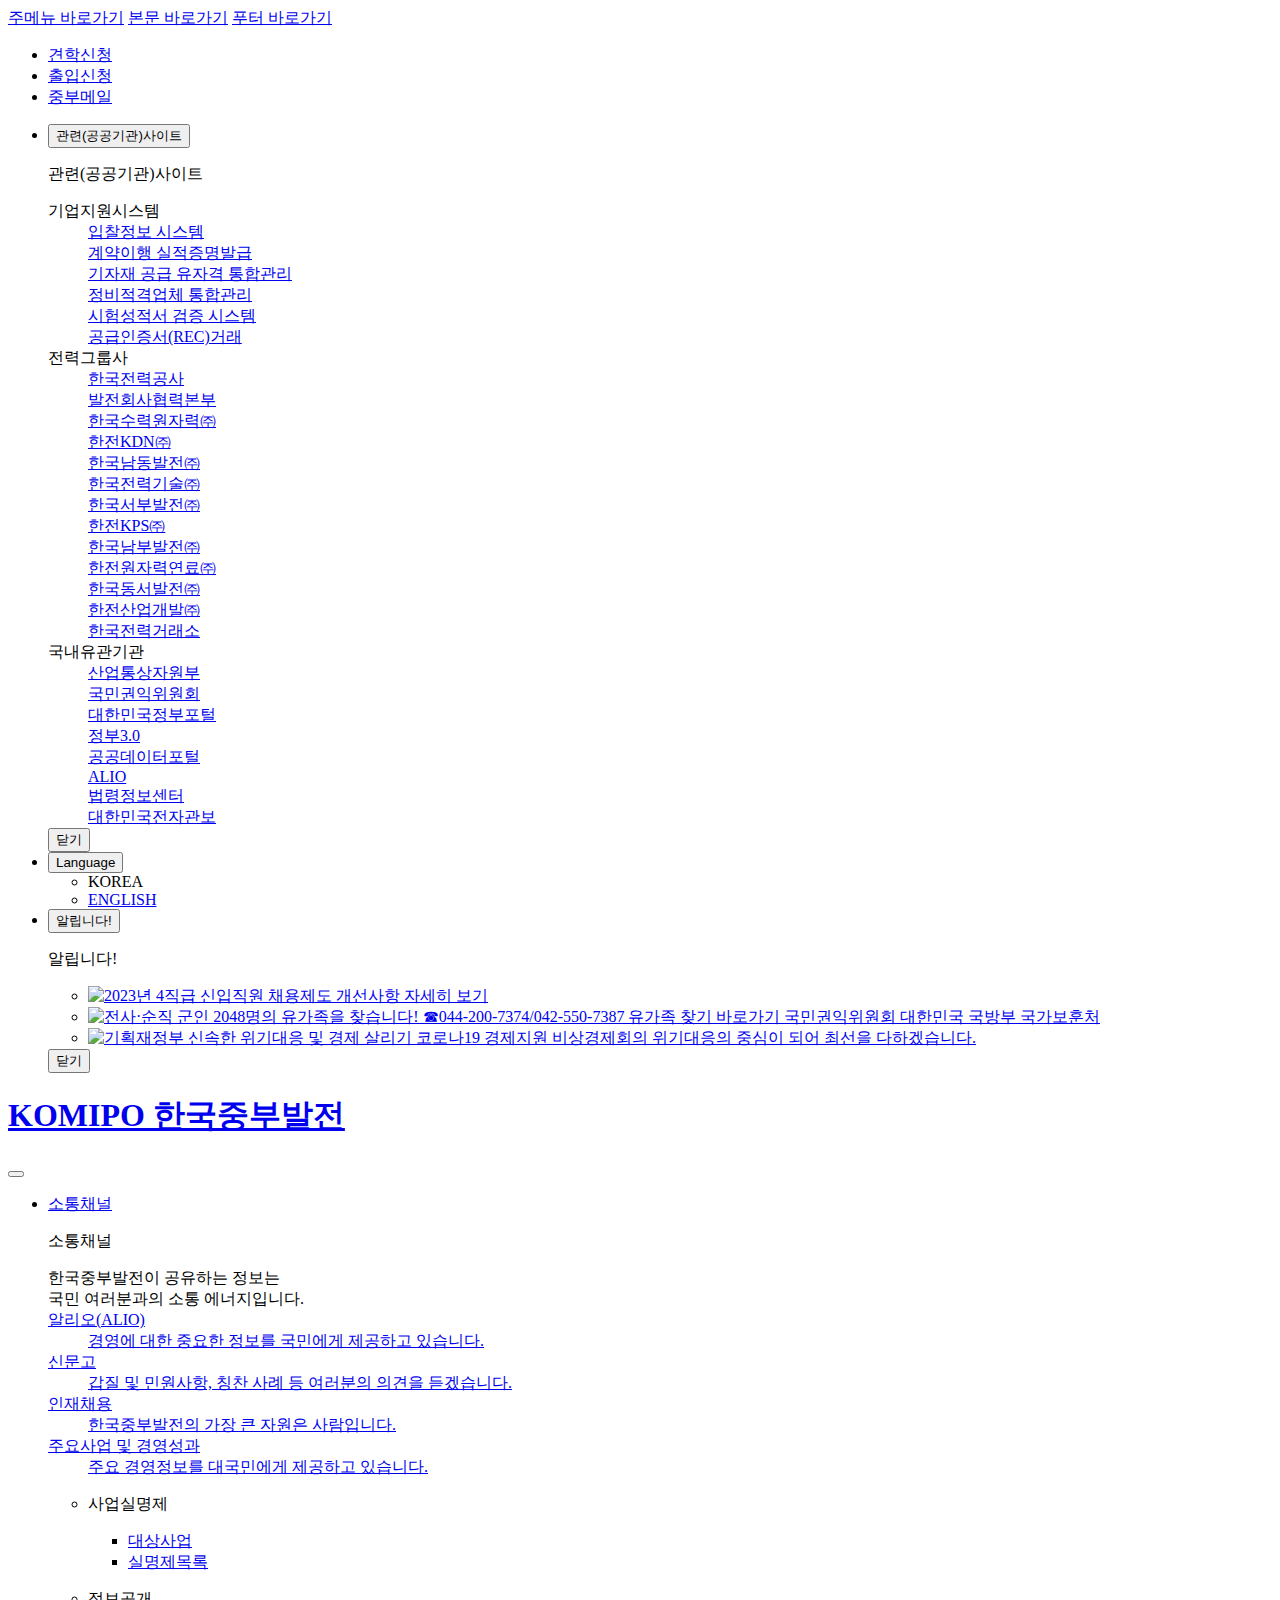
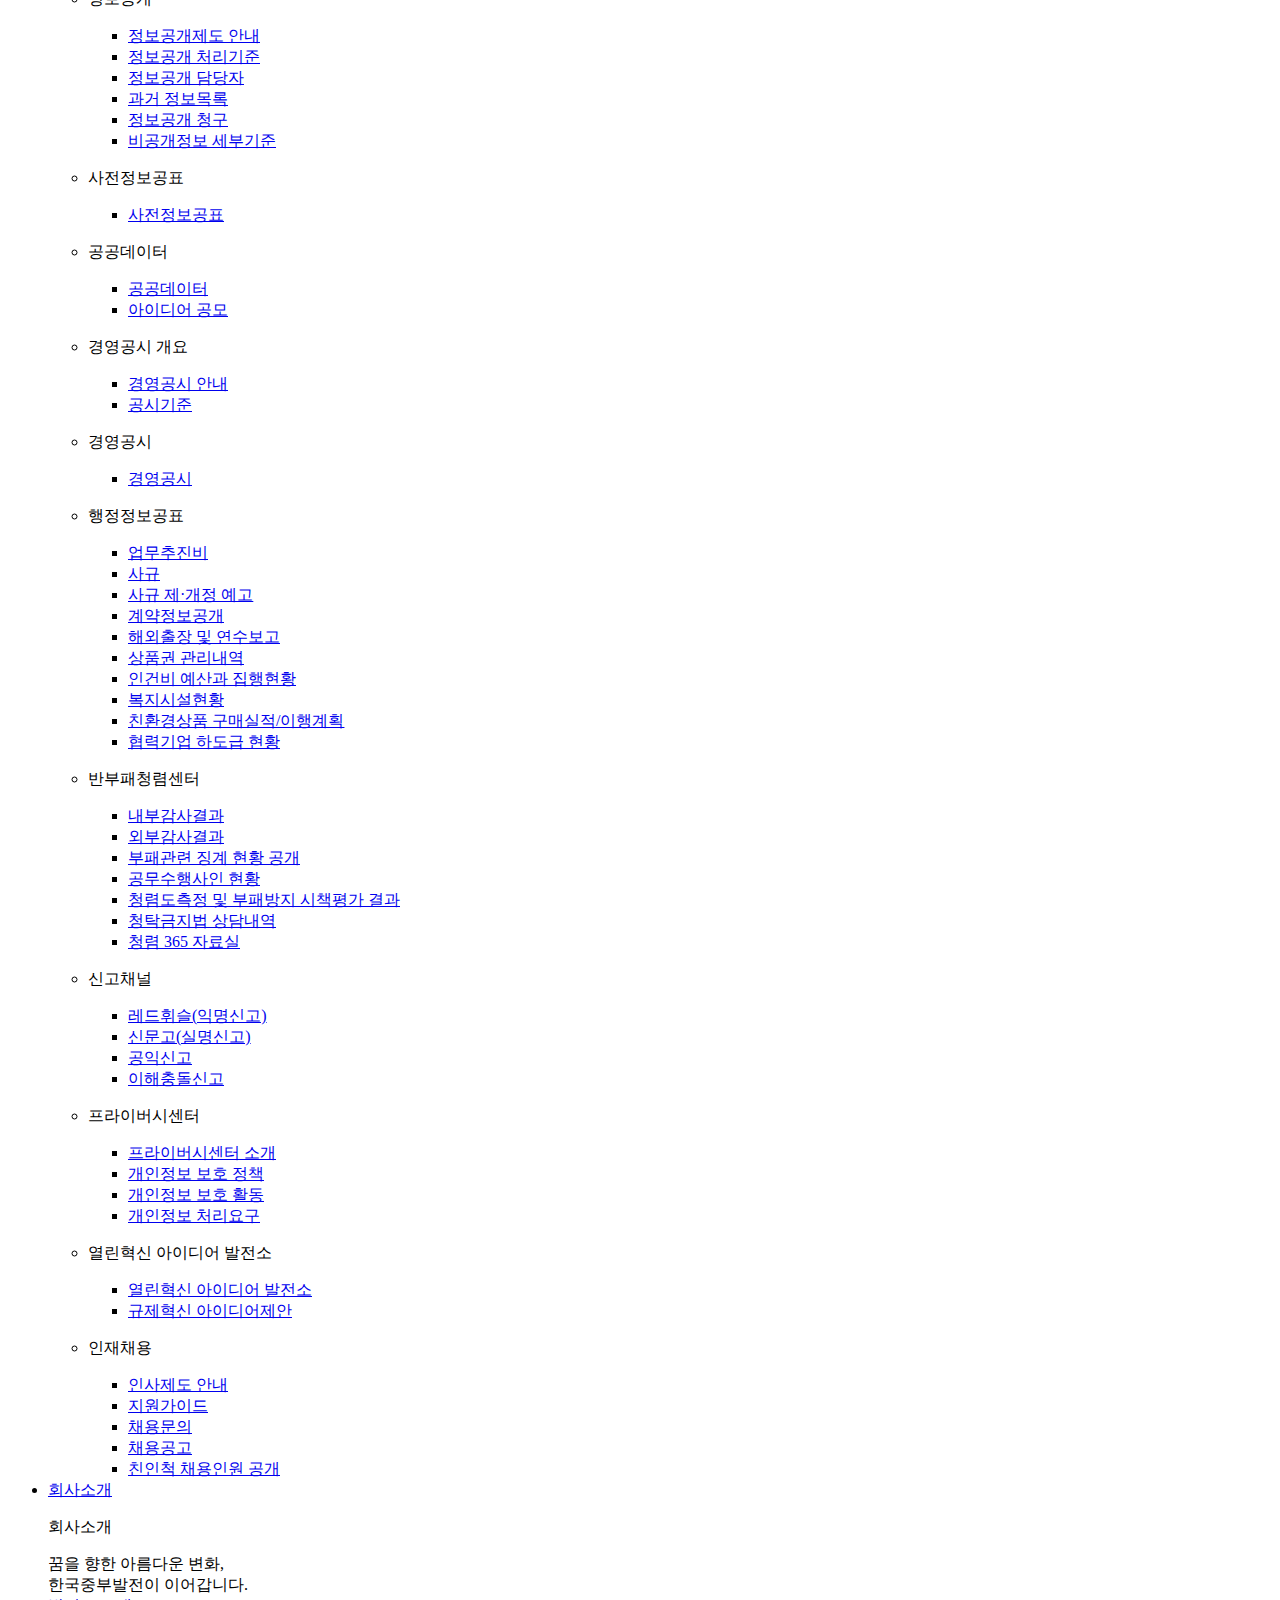
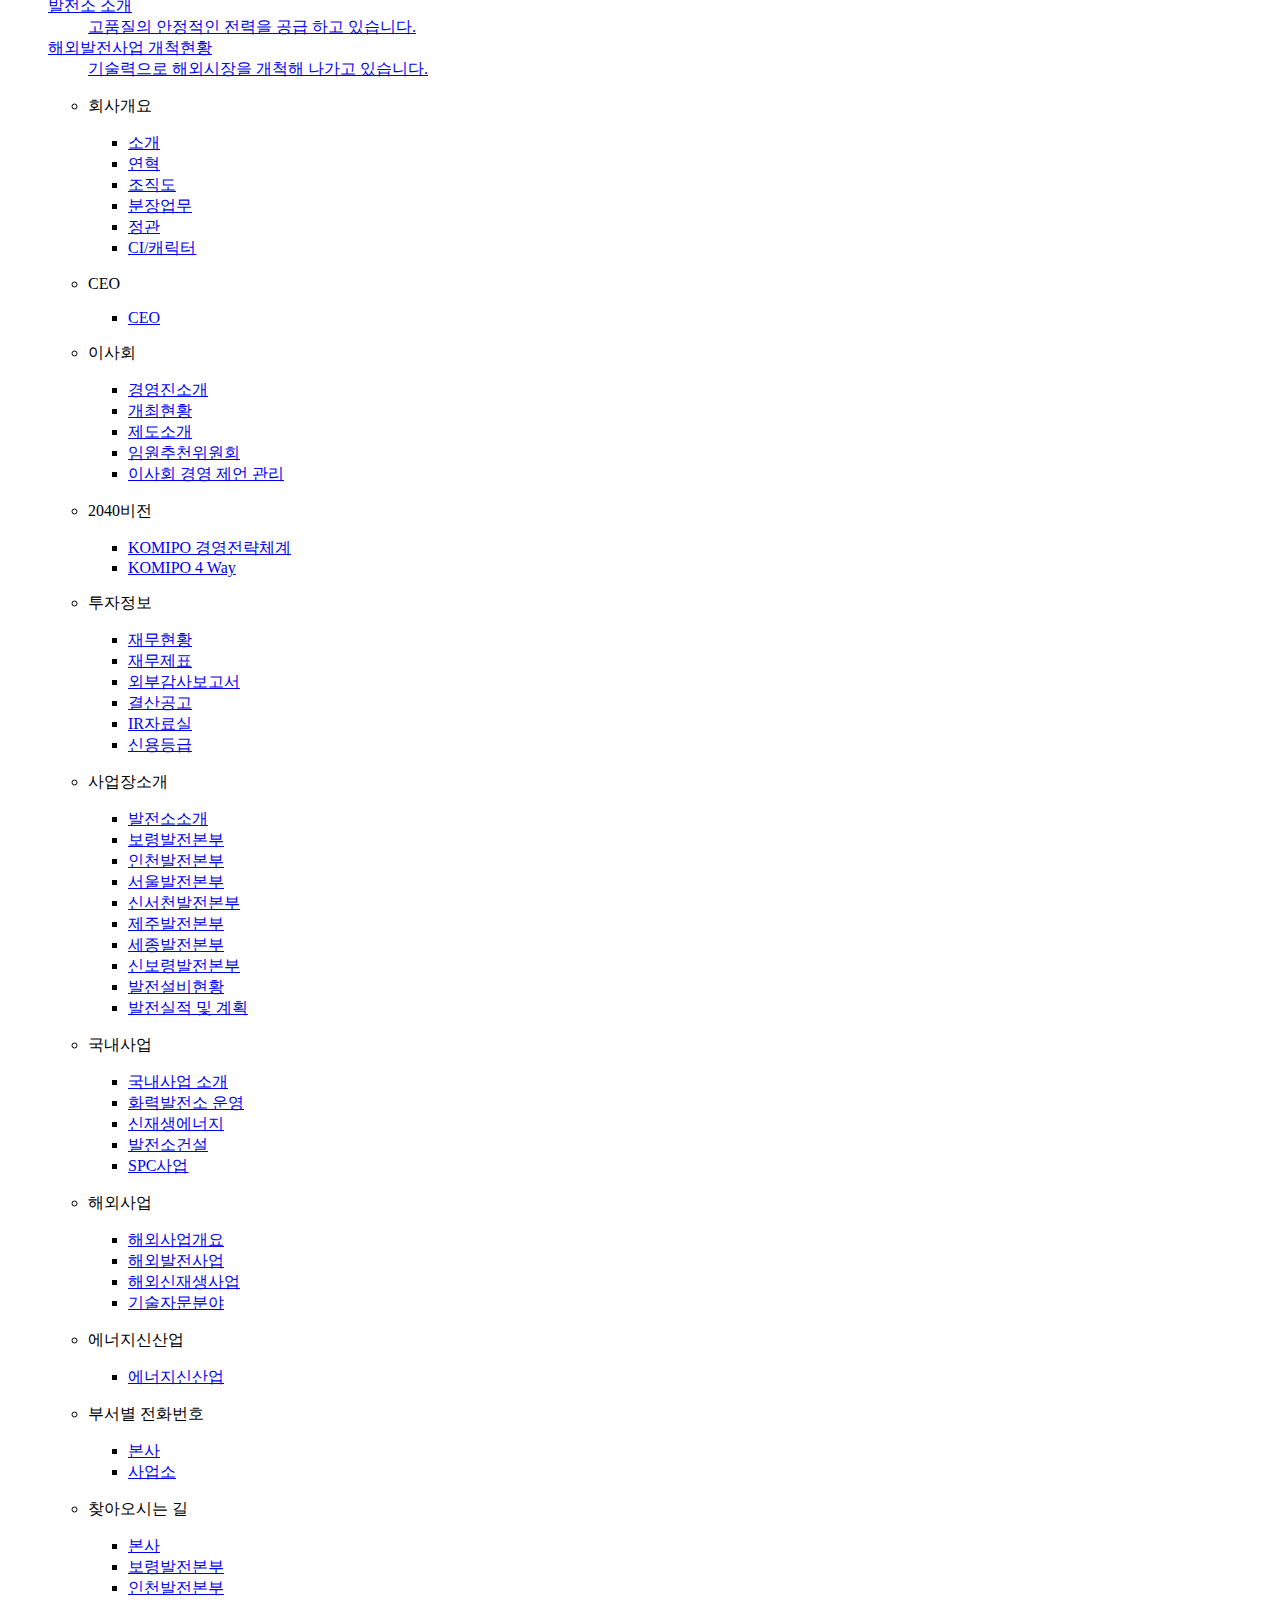
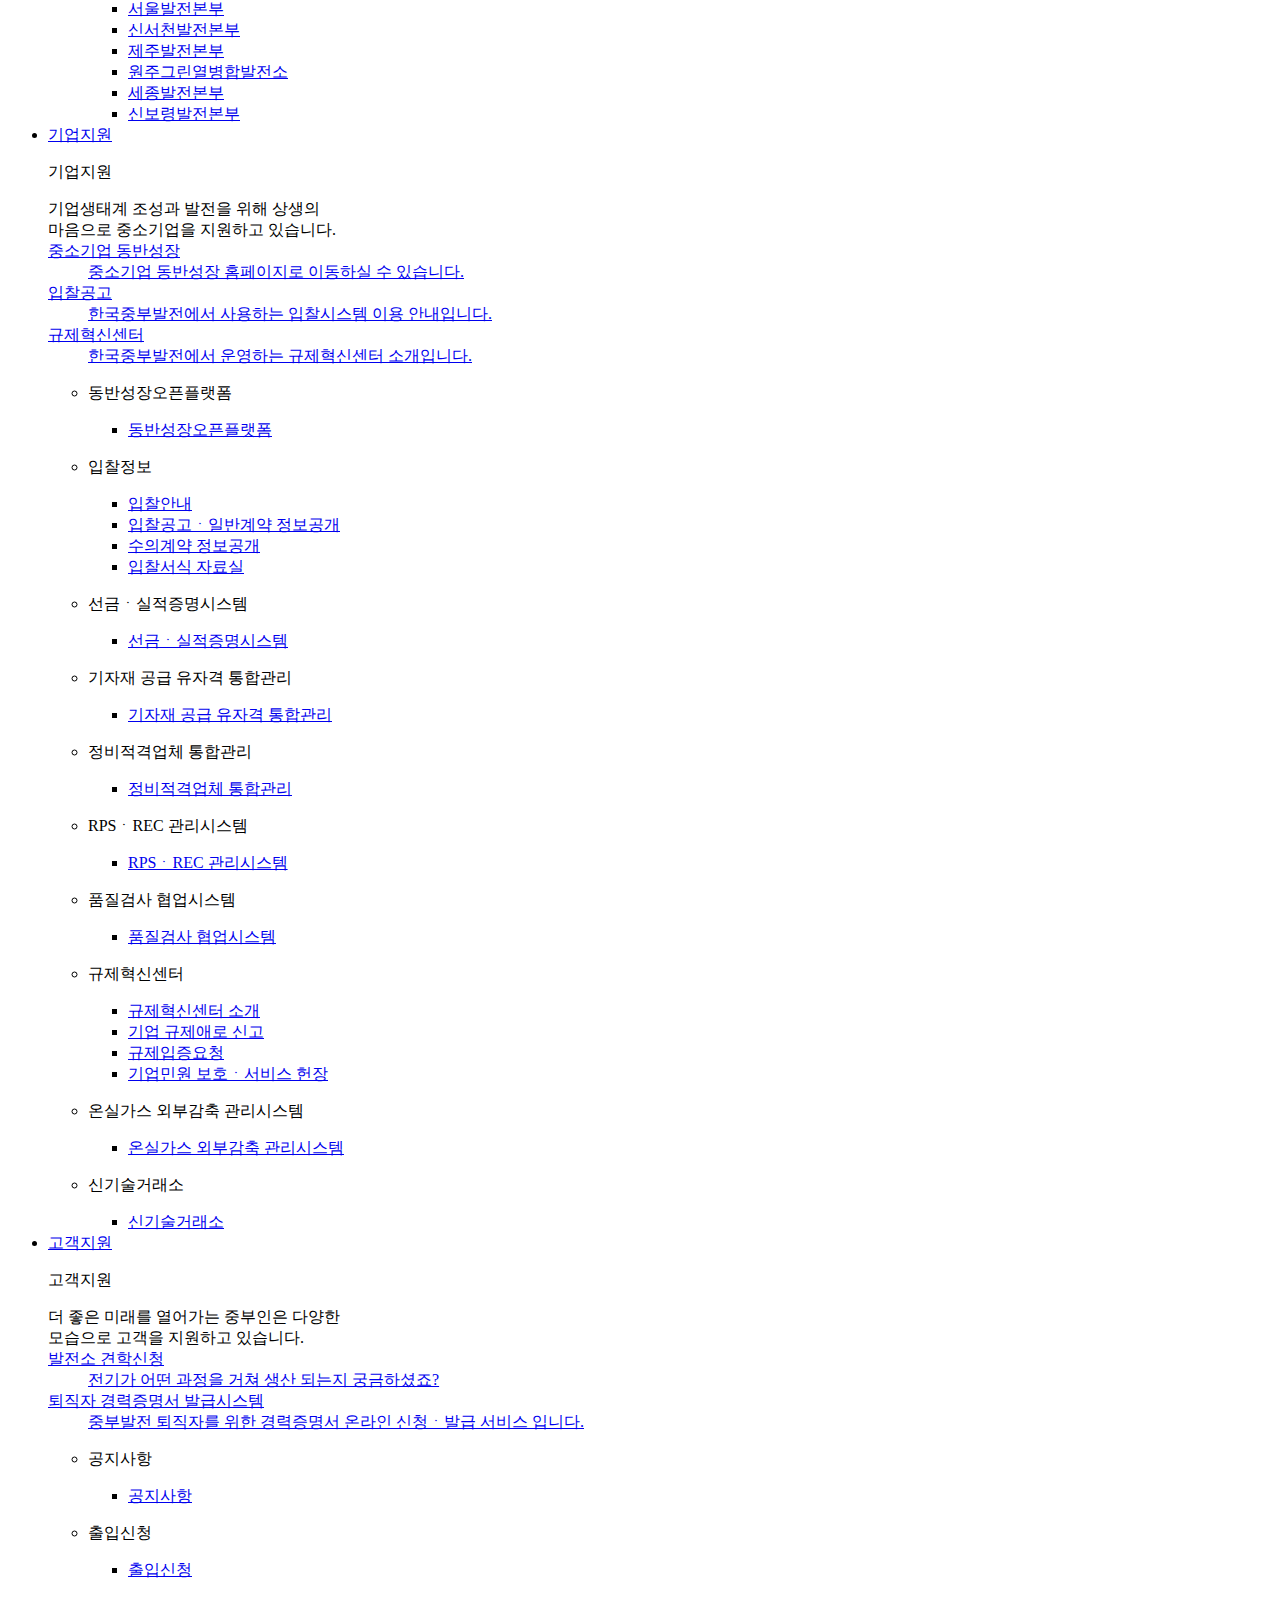
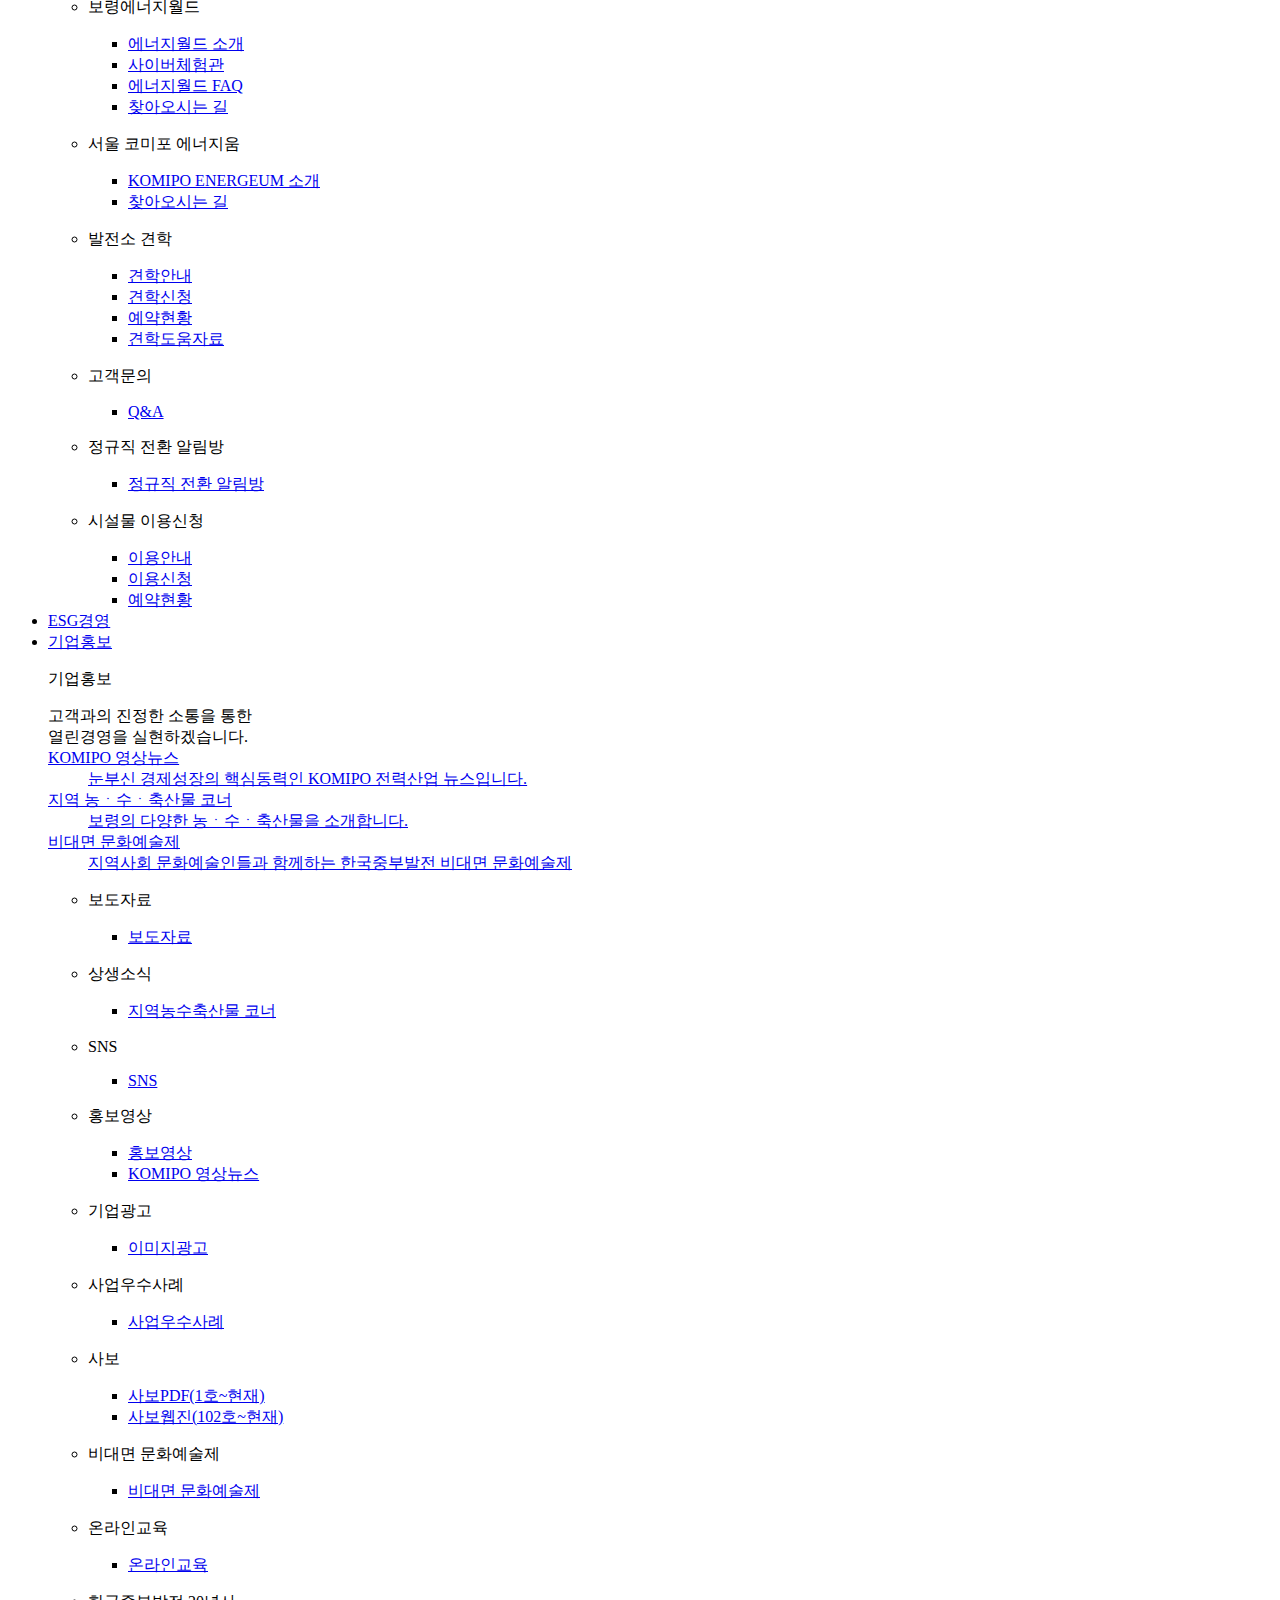
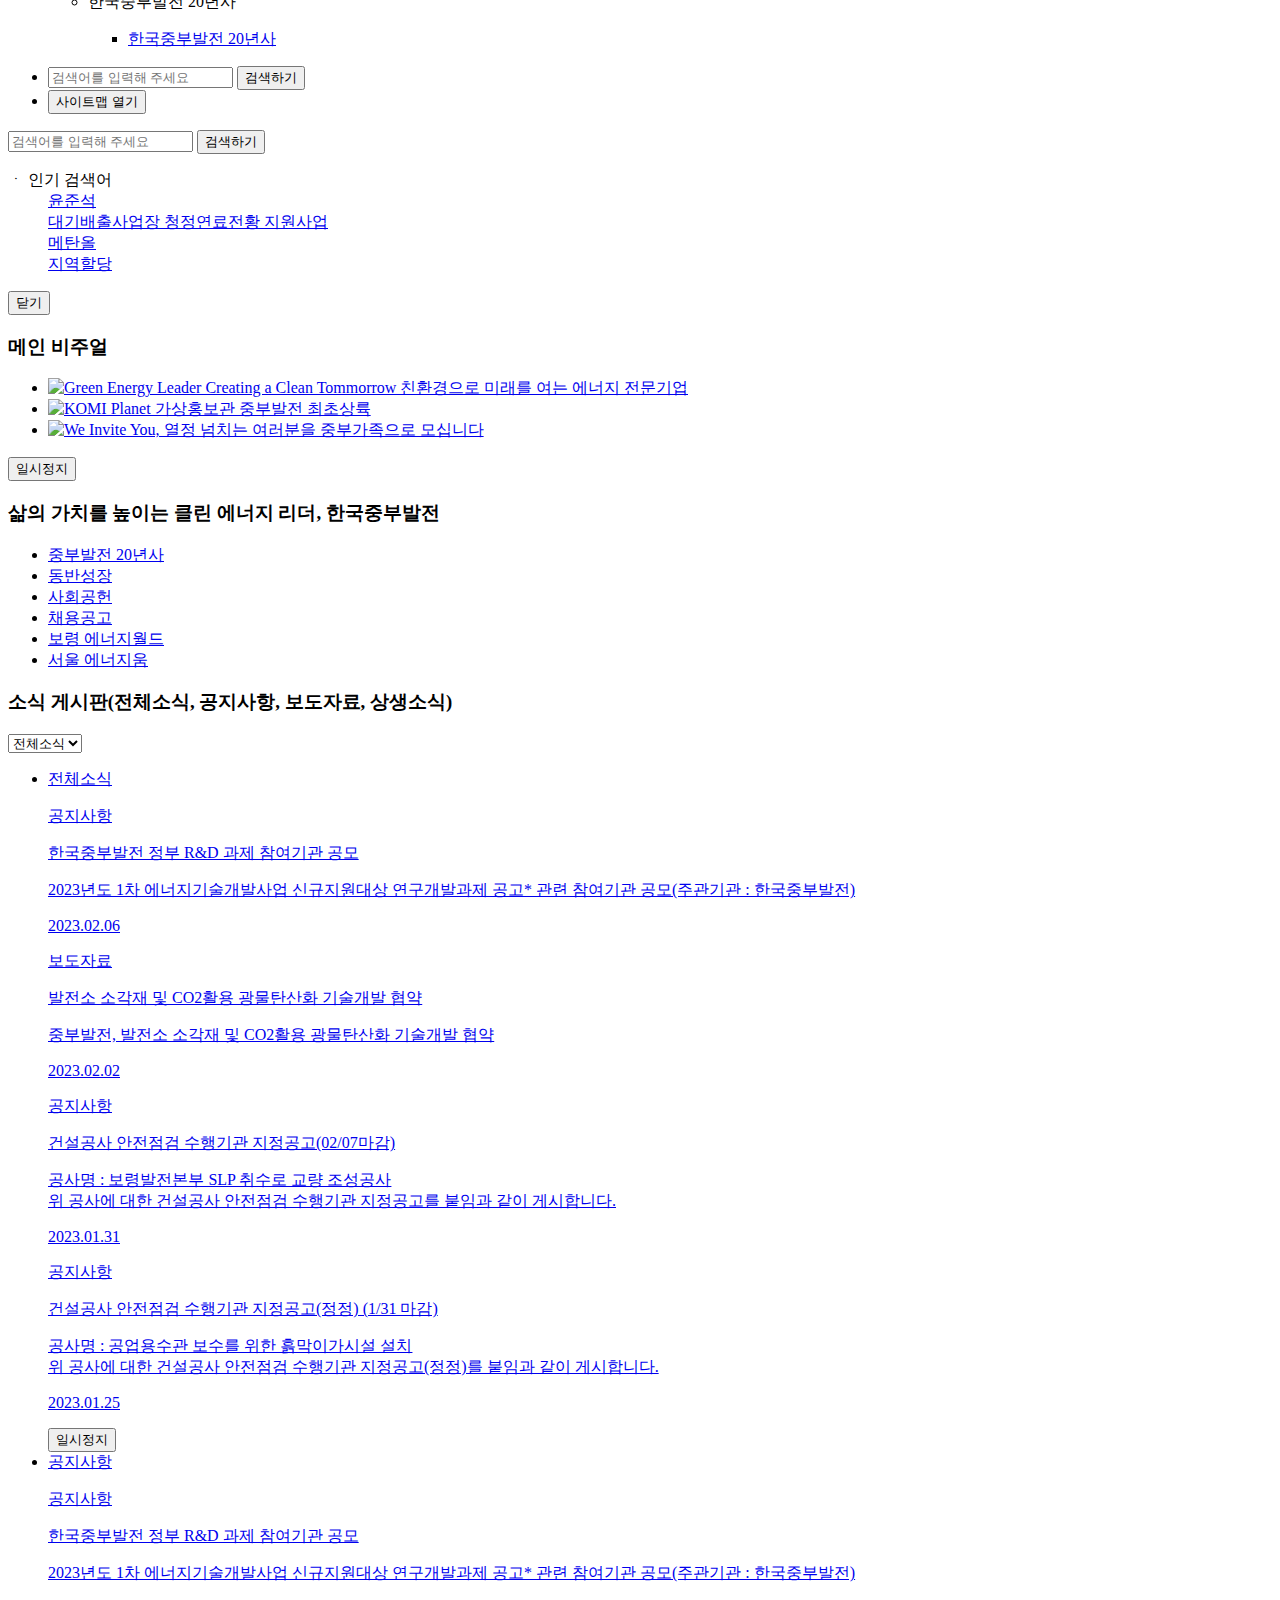
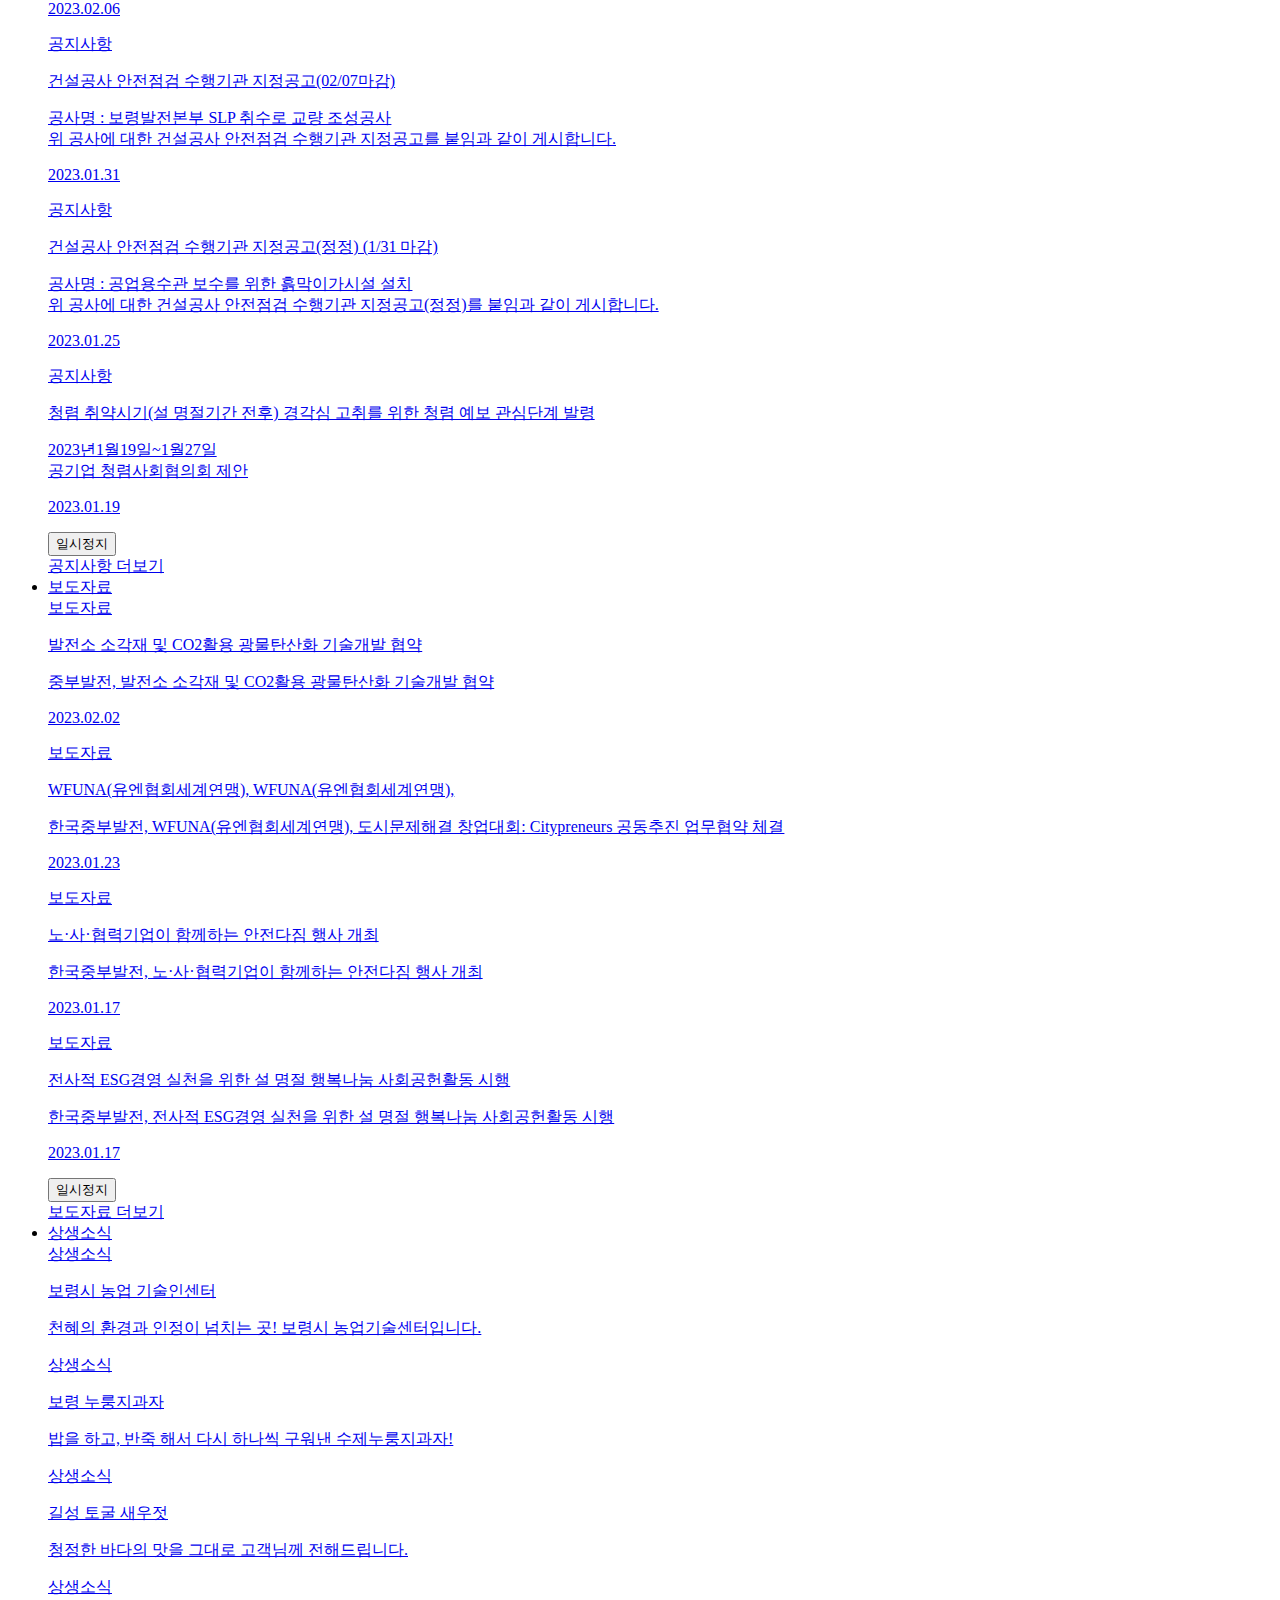
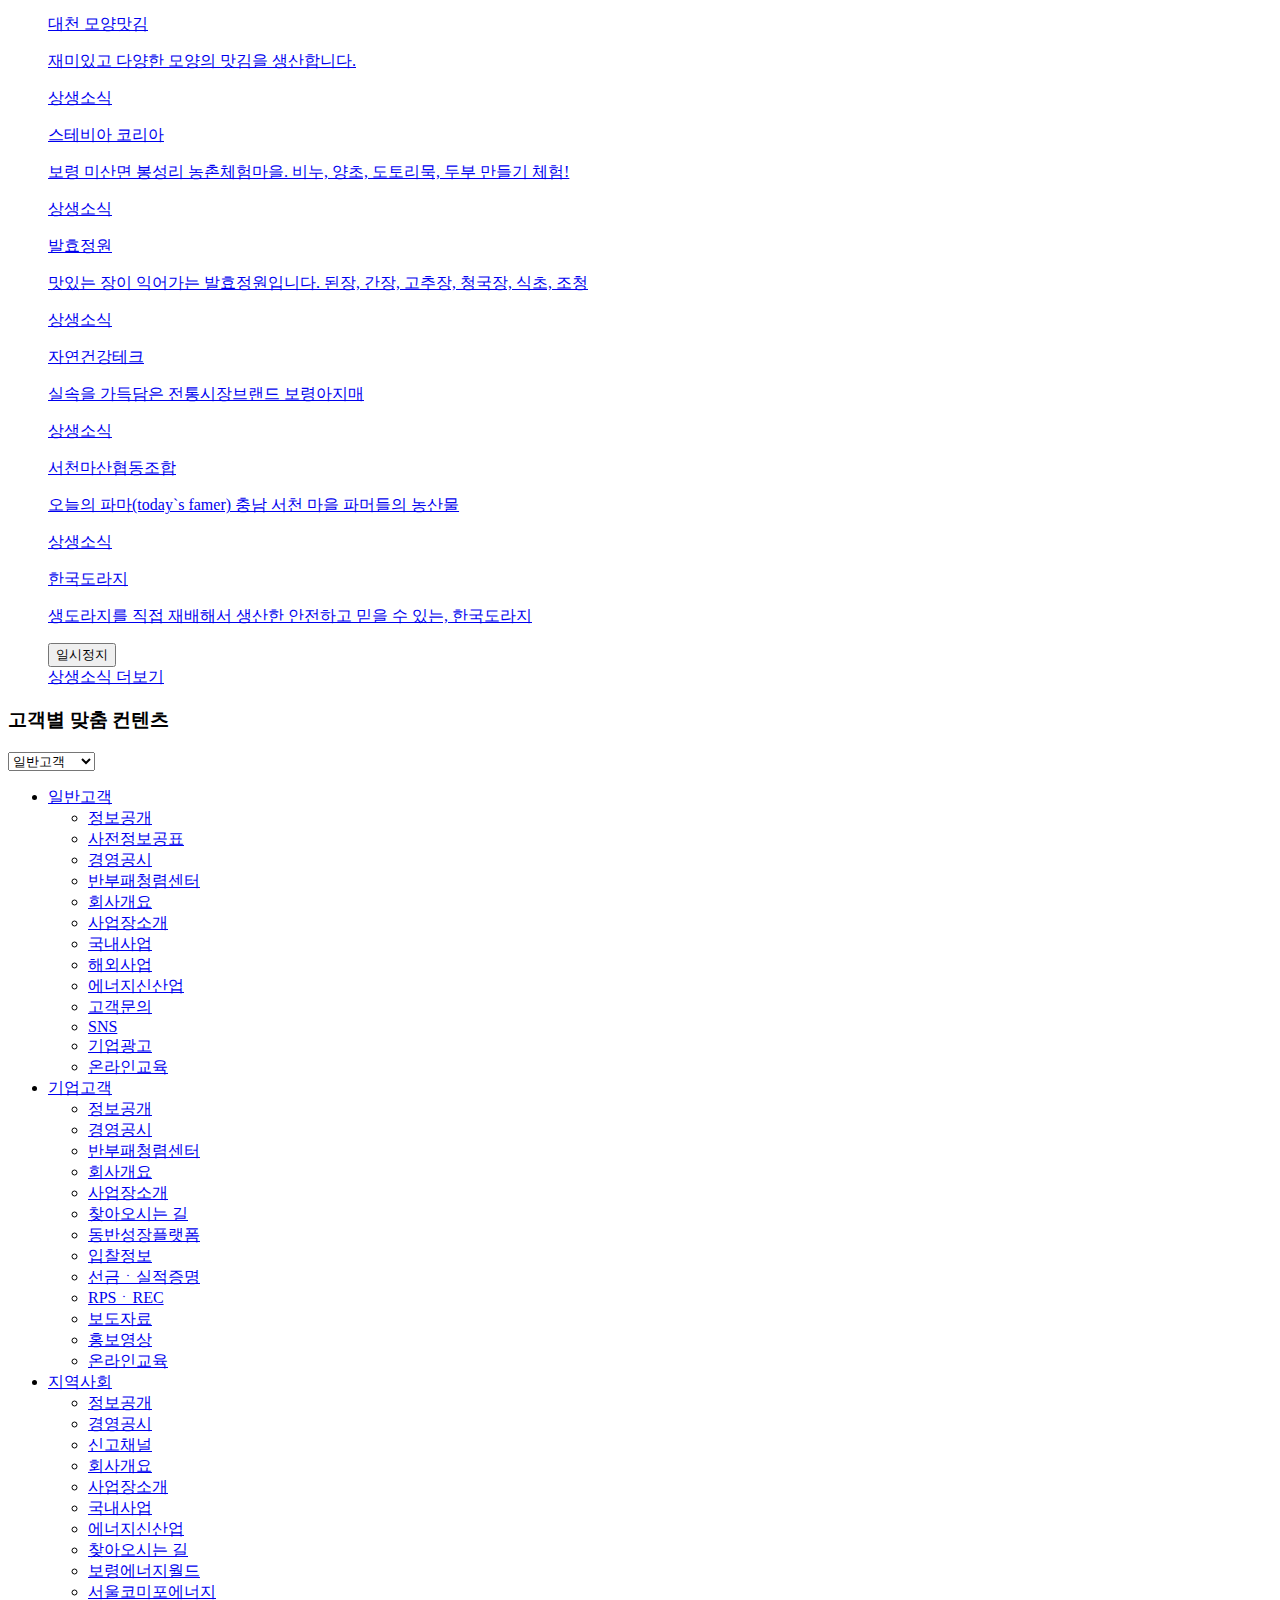
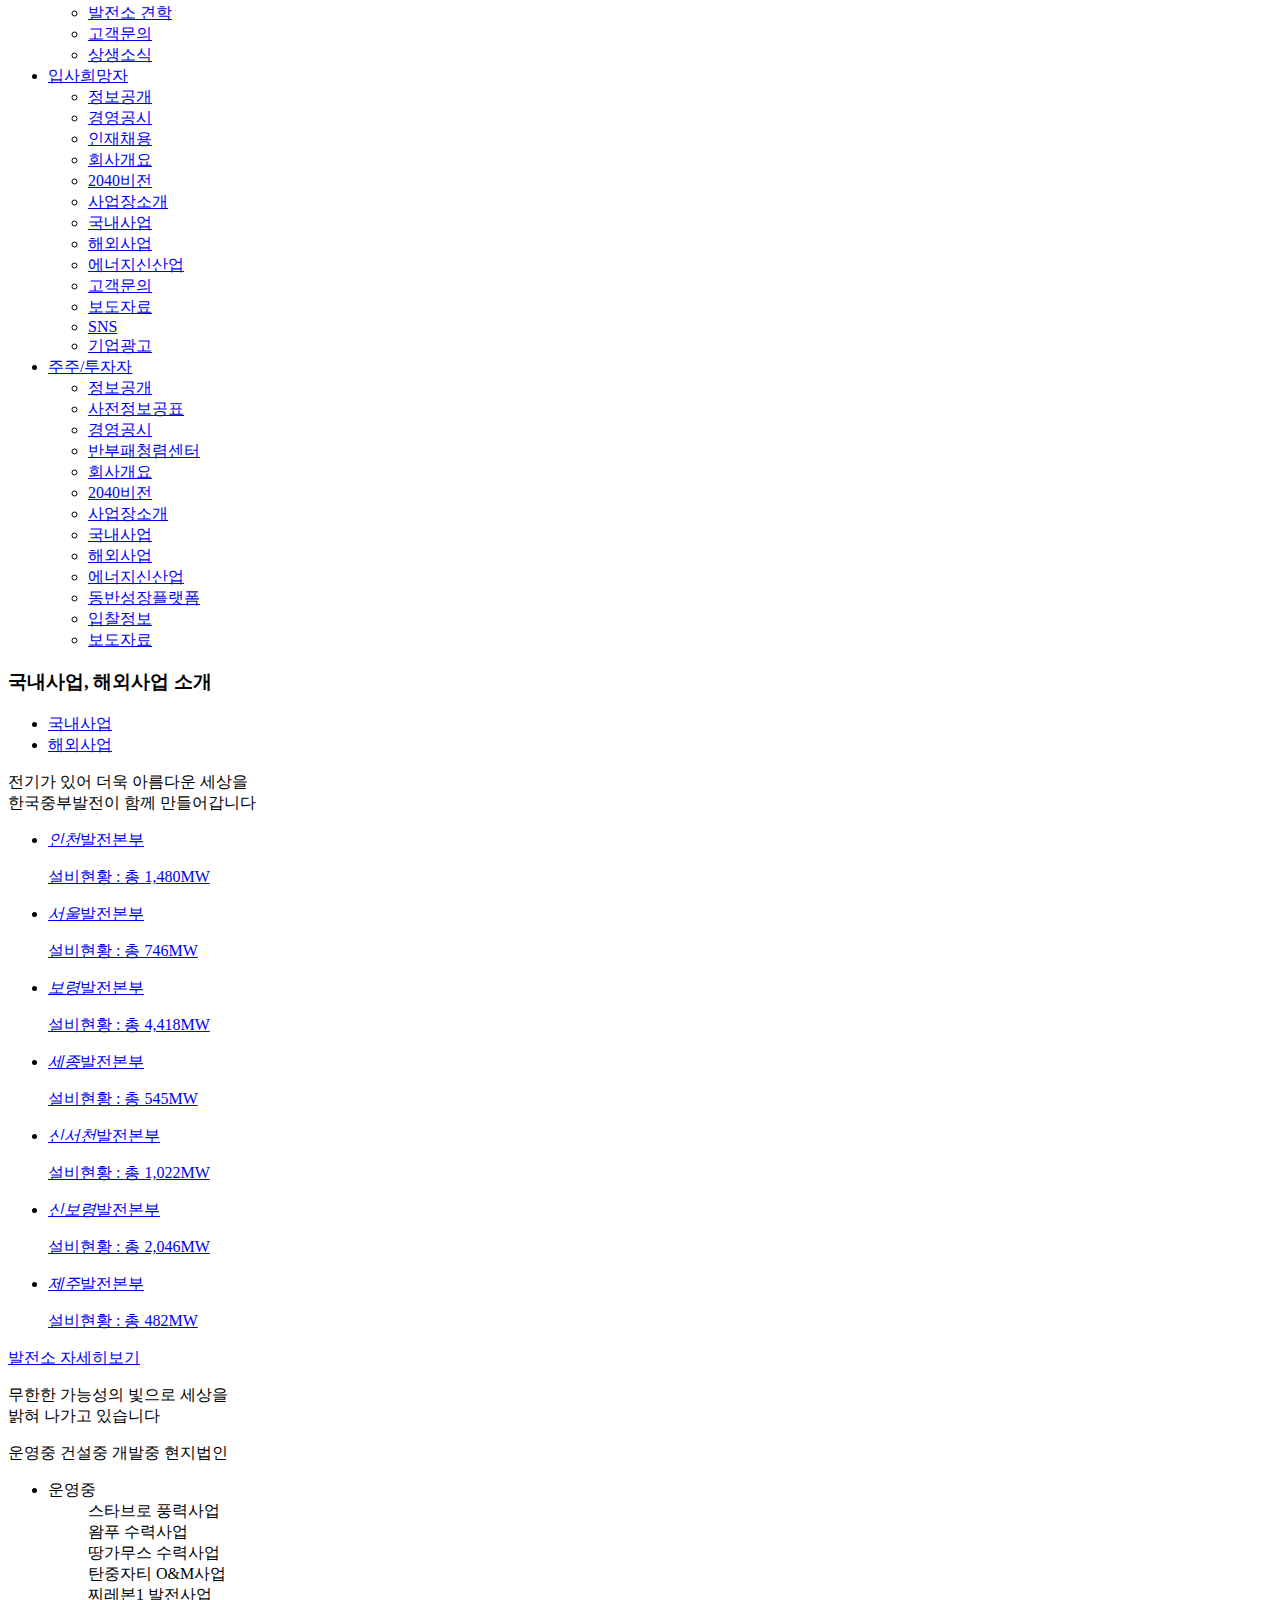
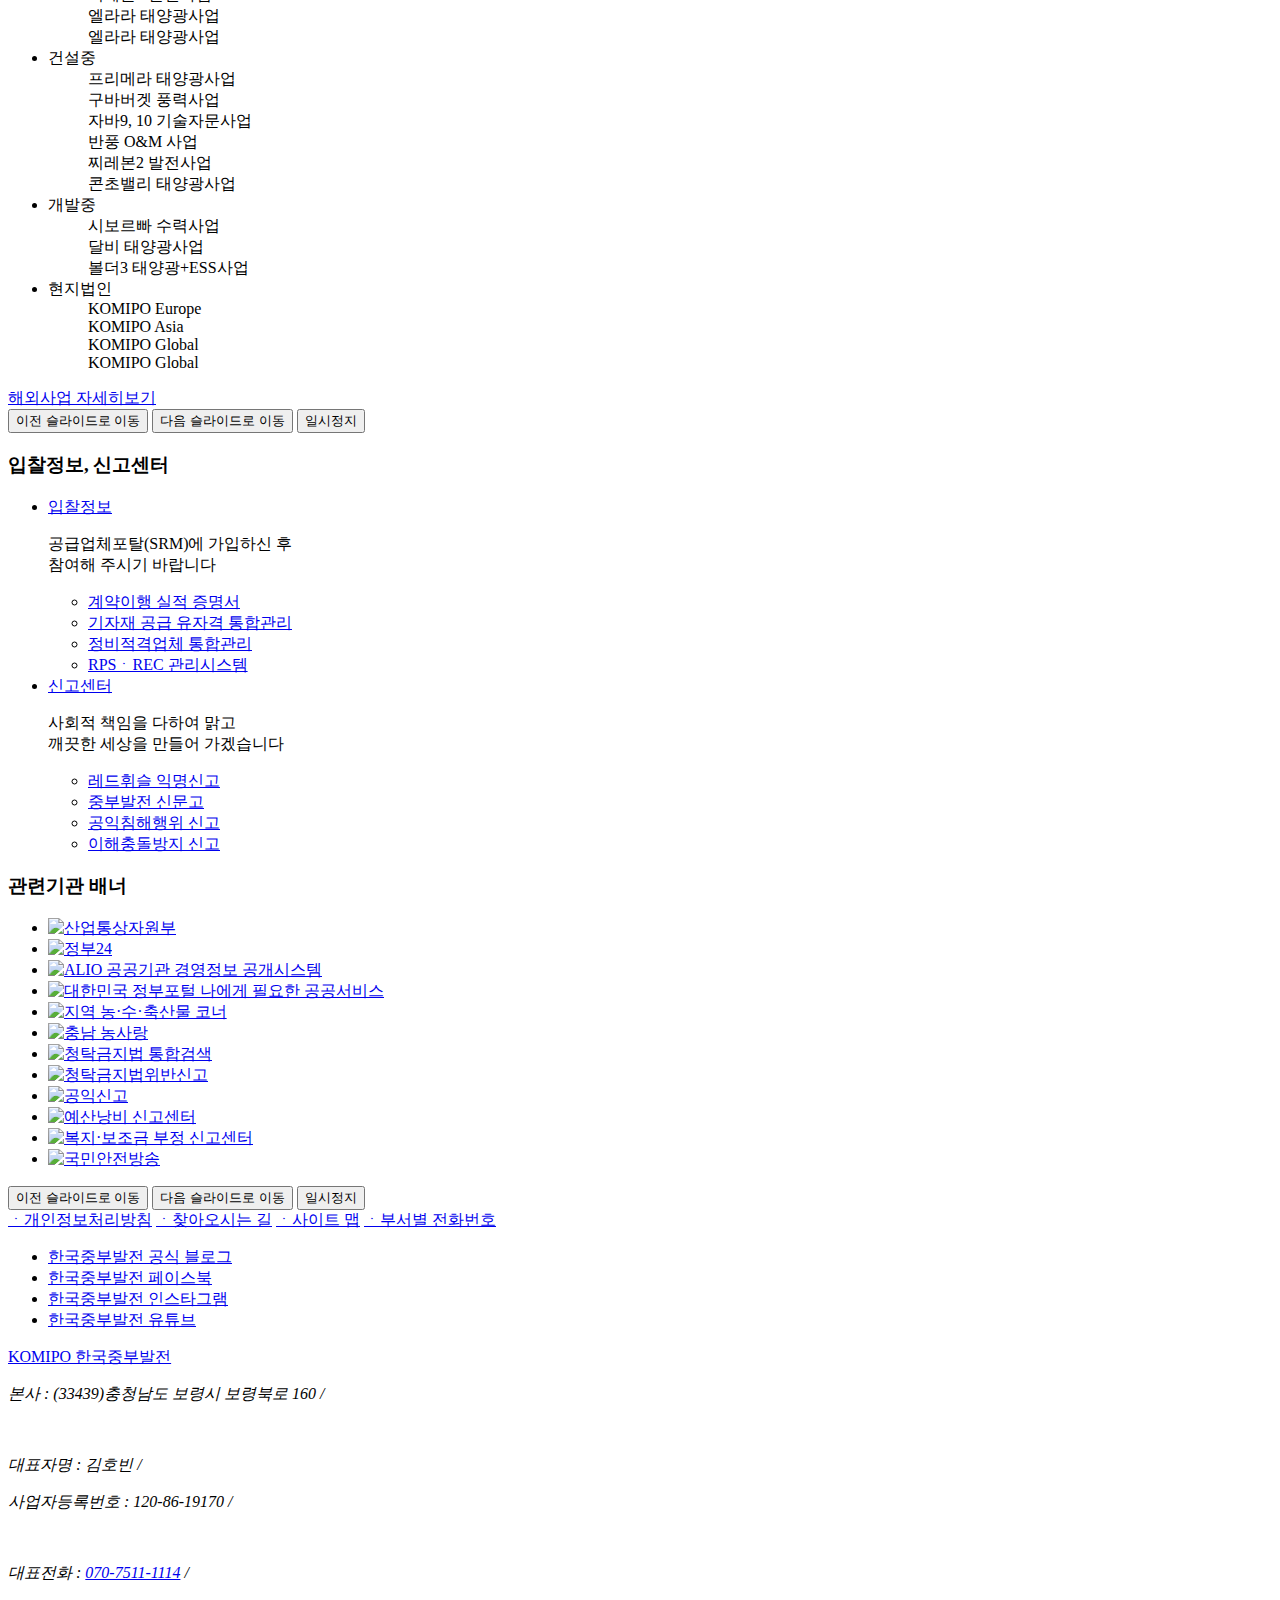
==== index.html @ 0f8595a6 "메뉴스크립트수정전 최종소스" ====
<!DOCTYPE html>
<html lang="ko">
<head>
    <meta charset="UTF-8">
    <meta http-equiv="X-UA-Compatible" content="IE=edge">
    <meta name="viewport" content="width=device-width, initial-scale=1.0">

    <link rel="shortcut icon" type="image/x-icon" href="images/favicon.ico"> <!-- 파비콘 -->
    <link rel="stylesheet" type="text/css" href="ko23_css/jquery-ui.css">
    <link rel="stylesheet" type="text/css" href="ko23_css/slick.css">
    <link rel="stylesheet" type="text/css" href="ko23_css/ko23_main.css">
    <link rel="stylesheet" type="text/css" href="ko23_css/ko23_rwd_main.css">

    <title>한국중부발전(주)</title>
</head>
<body>
    <!-- skipMenu -->
    <div title="스킵메뉴" class="skipMenu">
        <a href="#gnbmenu"><span>주메뉴 바로가기</span></a>
        <a href="#content"><span>본문 바로가기</span></a>
        <a href="#footer"><span>푸터 바로가기</span></a>
    </div>
    <!-- //skipMenu -->

    <!-- header -->
    <header id="header">
        <div class="header_top">
            <div class="wrap">
                <ul class="quick_link">
                    <li><a href="contents/con04/con04_04/FN100402.html">견학신청</a></li>
                    <li><a href="https://visit.komipo.co.kr:8070" target="_blank" title="한국중부발전 출입신청 새창 열림">출입신청</a></li>
                    <li><a href="https://mail.komipo.co.kr" target="_blank" title="중부인메일 새창 열림">중부메일</a></li>
                </ul>
                <!-- .family_pop(전력사이트 + 언어 + 팝업) -->
                <ul class="family_pop">
                    <li class="famliysite"><button type="button" title="관련(공공기관)사이트 열기">관련(공공기관)사이트</button>
                        <!-- 관련(공공기관)사이트 -->
                        <div class="family_site pop_wrap">
                            <div class="inner">
                                <p class="title">관련(공공기관)사이트</p>
                                <dl>
                                    <dt>기업지원시스템</dt>
                                    <dd>
                                        <a href="http://srm.kepco.net/" target="_blank" title="입찰정보 시스템 새창 열림">입찰정보 시스템</a>
                                    </dd>
                                    <dd>
                                        <a href="https://crm.komipo.co.kr:7441/" target="_blank" title="계약이행 실적증명발급 새창 열림">계약이행 실적증명발급</a>
                                    </dd>
                                    <dd>
                                        <a href="https://easyu.kospo.co.kr/easyuUser/;jsessionid=Rfx8xNwd1brJnz7FqgdiQJyVAQtAZOpMdP9Ex3McT18KqCneg2eYxdLTUhhjghwU.nbcwwas1_servlet_EAS1"
                                            target="_blank" title="기자재 공급 유자격 통합관리 새창 열림">기자재 공급 유자격 통합관리</a>
                                    </dd>
                                    <dd>
                                        <a href="https://withu.ewp.co.kr:8443/user" target="_blank" title="정비적격업체 통합관리 새창 열림">정비적격업체 통합관리</a>
                                    </dd>
                                    <dd>
                                        <a href="https://crm.komipo.co.kr:8030" target="_blank" title="시험성적서 검증 시스템 새창 열림">시험성적서 검증 시스템</a>
                                    </dd>
                                    <dd>
                                        <a href="https://rec.komipo.co.kr:8557/WebContent/jsp/main/main.jsp" target="_blank"
                                            title="공급인증서(REC)거래 새창 열림">공급인증서(REC)거래</a>
                                    </dd>
                                </dl>
                                <dl class="type2">
                                    <dt>전력그룹사</dt>
                                    <dd>
                                        <a href="http://www.kepco.co.kr" target="_blank" title="한국전력공사 새창 열림">한국전력공사</a>
                                    </dd>
                                    <dd>
                                        <a href="http://www.genco.kr" target="_blank" title="발전회사협력본부 새창 열림">발전회사협력본부</a>
                                    </dd>
                                    <dd>
                                        <a href="http://www.khnp.co.kr" target="_blank" title="한국수력원자력㈜ 새창 열림">한국수력원자력㈜</a>
                                    </dd>
                                    <dd>
                                        <a href="http://www.kdn.com" target="_blank" title="한전KDN㈜ 새창 열림">한전KDN㈜</a>
                                    </dd>
                                    <dd>
                                        <a href="http://www.koenergy.kr" target="_blank" title="한국남동발전㈜ 새창 열림">한국남동발전㈜</a>
                                    </dd>
                                    <dd>
                                        <a href="http://www.kepco-enc.com" target="_blank" title="한국전력기술㈜ 새창 열림">한국전력기술㈜</a>
                                    </dd>
                                    <dd>
                                        <a href="http://www.iwest.co.kr" target="_blank" title="한국서부발전㈜ 새창 열림">한국서부발전㈜</a>
                                    </dd>
                                    <dd>
                                        <a href="http://www.kps.co.kr" target="_blank" title="한전KPS㈜ 새창 열림">한전KPS㈜</a>
                                    </dd>
                                    <dd>
                                        <a href="http://www.kospo.co.kr" target="_blank" title="한국남부발전㈜ 새창 열림">한국남부발전㈜</a>
                                    </dd>
                                    <dd>
                                        <a href="http://www.knfc.co.kr" target="_blank" title="한전원자력연료㈜ 새창 열림">한전원자력연료㈜</a>
                                    </dd>
                                    <dd>
                                        <a href="http://www.ewp.co.kr" target="_blank" title="한국동서발전㈜ 새창 열림">한국동서발전㈜</a>
                                    </dd>
                                    <dd>
                                        <a href="http://www.kepid.co.kr" target="_blank" title="한전산업개발㈜ 새창 열림">한전산업개발㈜</a>
                                    </dd>
                                    <dd>
                                        <a href="http://www.kpx.or.kr" target="_blank" title="한국전력거래소 새창 열림">한국전력거래소</a>
                                    </dd>
                                </dl>
                                <dl>
                                    <dt>국내유관기관</dt>
                                    <dd>
                                        <a href="http://www.motie.go.kr" target="_blank" title="산업통상자원부 새창 열림">산업통상자원부</a>
                                    </dd>
                                    <dd>
                                        <a href="http://www.acrc.go.kr" target="_blank" title="국민권익위원회 새창 열림">국민권익위원회</a>
                                    </dd>
                                    <dd>
                                        <a href="http://www.korea.go.kr" target="_blank" title="대한민국정부포털 새창 열림">대한민국정부포털</a>
                                    </dd>
                                    <dd>
                                        <a href="http://www.gov30.go.kr" target="_blank" title="정부3.0 새창 열림">정부3.0</a>
                                    </dd>
                                    <dd>
                                        <a href="http://www.data.go.kr" target="_blank" title="공공데이터포털 새창 열림">공공데이터포털</a>
                                    </dd>
                                    <dd>
                                        <a href="http://www.alio.go.kr" target="_blank" title="ALIO 새창 열림">ALIO</a>
                                    </dd>
                                    <dd>
                                        <a href="http://www.law.go.kr" target="_blank" title="법령정보센터 새창 열림">법령정보센터</a>
                                    </dd>
                                    <dd>
                                        <a href="http://www.moi.go.kr/frt/sub/a05/gwanboMain/screen.do" target="_blank"
                                            title="대한민국전자관보 새창 열림">대한민국전자관보</a>
                                    </dd>
                                </dl>
                            </div>
                            <button type="button" class="close_btn" title="관련(공공기관)사이트 닫기">닫기</button>
                        </div>
                        <!-- //관련(공공기관)사이트 -->
                    </li>
                    <li class="lang"><button type="button" title="언어선택 열기">Language</button>
                        <ul>
                            <li><span class="on">KOREA</span></li>
                            <li><a href="eng/index.html" target="_blank" title="영문페이지 새창 열림">ENGLISH</a></li>
                        </ul>
                    </li>
                    <li class="popup_zone"><button type="button" title="알립니다 팝업 열기">알립니다!</button>
                        <div class="popup_list pop_wrap">
                            <div class="pop_slide inner">
                                <p class="title">알립니다!</p>
                                <ul>
                                    <li><a href="#n"><img src="images/common/pop_banner01.jpg" alt="2023년 4직급 신입직원 채용제도 개선사항 자세히 보기"></a></li>
                                    <li><a href="#n"><img src="images/common/pop_banner02.jpg" alt="전사·순직 군인 2048명의 유가족을 찾습니다! ☎044-200-7374/042-550-7387 유가족 찾기 바로가기 국민권익위원회 대한민국 국방부 국가보훈처"></a></li>
                                    <li><a href="#n"><img src="images/common/pop_banner03.jpg" alt="기획재정부 신속한 위기대응 및 경제 살리기 코로나19 경제지원 비상경제회의 위기대응의 중심이 되어 최선을 다하겠습니다."></a></li>
                                </ul>
                            </div>
                            <button type="button" class="close_btn" title="알립니다 팝업 닫기">닫기</button>
                        </div>
                    </li>
                </ul>
                <!-- // .family_pop(전력사이트 + 언어 + 팝업) -->
            </div>
        </div>
        <div class="header_btm wrap">
            <h1 class="logo"><a href="index.html">KOMIPO 한국중부발전</a></h1>
            <button type="button" class="open_btn nav_open" data-name="MENU" title="메뉴열기">
                <span class="line line01"></span>
                <span class="line line02"></span>
                <span class="line line03"></span>
            </button>
            <!-- gnbmenu -->
            <nav class="gnbmenu" id="gnbmenu">
                <ul class="depth1">
                    <li class="menu01 more_depth"><a href="contents/con01/con01_01/FN011102.html" data-name="소통채널">소통채널</a>
                        <div class="depth2">
                            <div class="left_quick">
                                <p class="title">소통채널</p>
                                <span>한국중부발전이 공유하는 정보는 <br>국민 여러분과의 소통 에너지입니다.</span>
                                <a href="http://www.alio.go.kr/" target="_blank" title="알리오 홈페이지 새창 열림" class="quick_menu link01">
                                    <dl>
                                        <dt>알리오(ALIO)</dt>
                                        <dd>경영에 대한 중요한 정보를 국민에게 제공하고 있습니다.</dd>
                                    </dl>
                                </a>
                                <a href="contents/con01/con01_07/FN011702.html" class="quick_menu link02">
                                    <dl>
                                        <dt>신문고</dt>
                                        <dd>갑질 및 민원사항, 칭찬 사례 등 여러분의 의견을 듣겠습니다.</dd>
                                    </dl>
                                </a>
                                <a href="contents/con01/con01_09/FN012001.html" class="quick_menu link03">
                                    <dl>
                                        <dt>인재채용</dt>
                                        <dd>한국중부발전의 가장 큰 자원은 사람입니다.</dd>
                                    </dl>
                                </a> 
                                <a href="contents/con01/con01_01/FN010603.html" class="quick_menu link14">
                                    <dl>
                                        <dt>주요사업 및 경영성과</dt>
                                        <dd>주요 경영정보를 대국민에게 제공하고 있습니다.</dd>
                                    </dl>
                                </a> 
                            </div>
                            <ul>
                                <li class="more"><p>사업실명제</p>
                                    <ul class="depth3">
                                        <li><a href="contents/con01/con01_01/FN011102.html"><span>대상사업</span></a></li>
                                        <li><a href="contents/con01/con01_01/FN011101.html"><span>실명제목록</span></a></li>
                                    </ul>
                                </li>
                                <li class="more"><p>정보공개</p>
                                    <ul class="depth3">
                                        <li><a href="contents/con01/con01_02/FN011201.html"><span>정보공개제도 안내</span></a></li>
                                        <li><a href="contents/con01/con01_02/FN011202.html"><span>정보공개 처리기준</span></a></li>
                                        <li><a href="contents/con01/con01_02/FN011206.html"><span>정보공개 담당자</span></a></li>
                                        <li><a href="contents/con01/con01_02/FN011205.html"><span>과거 정보목록</span></a></li>
                                        <li><a href="https://www.open.go.kr/com/main/mainView.do" target="_blank" title="새창 열림"><span>정보공개 청구</span></a></li>
                                        <li><a href="contents/con01/con01_02/FN011207.html"><span>비공개정보 세부기준</span></a></li>
                                    </ul>
                                </li>
                                <li class="more"><p>사전정보공표</p>
                                    <ul class="depth3">
                                        <li><a href="contents/con01/con01_03/FN011301.html"><span>사전정보공표</span></a></li>
                                    </ul>
                                </li>
                                <li class="more"><p>공공데이터</p>
                                    <ul class="depth3">
                                        <li><a href="https://api.komipo.co.kr/" target="_blank" title="새창 열림"><span>공공데이터</span></a></li>
                                        <li><a href="contents/con01/con01_03/FN011402.html"><span>아이디어 공모</span></a></li>
                                    </ul>
                                </li>
                                <li class="more"><p>경영공시 개요</p>
                                    <ul class="depth3">
                                        <li><a href="contents/con01/con01_04/FN010501.html"><span>경영공시 안내</span></a></li>
                                        <li><a href="contents/con01/con01_04/FN010502.html"><span>공시기준</span></a></li>
                                    </ul>
                                </li>
                                <li class="more"><p>경영공시</p>
                                    <ul class="depth3">
                                        <li><a href="contents/con01/con01_10/FN010608.html"><span>경영공시</span></a></li>
                                    </ul>
                                </li>
                                <li class="more"><p>행정정보공표</p>
                                    <ul class="depth3">
                                        <li><a href="contents/con01/con01_05/FN010712.html"><span>업무추진비</span></a></li>
                                        <li><a href="contents/con01/con01_05/FN010703.html"><span>사규</span></a></li>
                                        <li><a href="contents/con01/con01_05/FN010704.html"><span>사규 제·개정 예고</span></a></li>
                                        <li><a href="contents/con01/con01_05/FN010705.html"><span>계약정보공개</span></a></li>
                                        <li><a href="contents/con01/con01_05/FN01070601.html"><span>해외출장 및 연수보고</span></a></li>
                                        <li><a href="contents/con01/con01_05/FN010708.html"><span>상품권 관리내역</span></a></li>
                                        <li><a href="contents/con01/con01_05/FN010709.html"><span>인건비 예산과 집행현황</span></a></li>
                                        <li><a href="contents/con01/con01_05/FN010710.html"><span>복지시설현황</span></a></li>
                                        <li><a href="contents/con01/con01_05/FN010711.html"><span>친환경상품 구매실적/이행계획</span></a></li>
                                        <li><a href="contents/con01/con01_05/FN010713.html"><span>협력기업 하도급 현황</span></a></li>
                                    </ul>
                                </li>
                                <li class="more"><p>반부패청렴센터</p>
                                    <ul class="depth3">
                                        <li><a href="contents/con01/con01_06/FN010901.html"><span>내부감사결과</span></a></li>
                                        <li><a href="contents/con01/con01_06/FN010902.html"><span>외부감사결과</span></a></li>
                                        <li><a href="contents/con01/con01_06/FN01090301.html"><span>부패관련 징계 현황 공개</span></a></li>
                                        <li><a href="contents/con01/con01_06/FN010906.html"><span>공무수행사인 현황</span></a></li>
                                        <li><a href="contents/con01/con01_06/FN010905.html"><span>청렴도측정 및 부패방지 시책평가 결과</span></a></li>
                                        <li><a href="contents/con01/con01_06/FN01090302.html"><span>청탁금지법 상담내역</span></a></li>
                                        <li><a href="contents/con01/con01_06/FN010908.html"><span>청렴 365 자료실</span></a></li>
                                    </ul>
                                </li>
                                <li class="more"><p>신고채널</p>
                                    <ul class="depth3">
                                        <li><a href="contents/con01/con01_07/FN011701.html"><span>레드휘슬(익명신고)</span></a></li>
                                        <li><a href="contents/con01/con01_07/FN011702.html"><span>신문고(실명신고)</span></a></li>
                                        <li><a href="contents/con01/con01_07/FN011703.html"><span>공익신고</span></a></li>
                                        <li><a href="contents/con01/con01_07/FN011704.html"><span>이해충돌신고</span></a></li>
                                    </ul>
                                </li>
                                <li class="more"><p>프라이버시센터</p>
                                    <ul class="depth3">
                                        <li><a href="contents/con01/con01_07/FN011801.html"><span>프라이버시센터 소개</span></a></li>
                                        <li><a href="contents/con01/con01_07/FN011802.html"><span>개인정보 보호 정책</span></a></li>
                                        <li><a href="contents/con01/con01_07/FN01180301.html"><span>개인정보 보호 활동</span></a></li>
                                        <li><a href="contents/con01/con01_07/FN011804.html"><span>개인정보 처리요구</span></a></li>
                                    </ul>
                                </li>
                                <li class="more line2"><p>열린혁신 아이디어 발전소</p>
                                    <ul class="depth3">
                                        <li><a href="contents/con01/con01_08/FN011901.html"><span>열린혁신 아이디어 발전소</span></a></li>
                                        <li><a href="contents/con01/con01_08/FN011902.html"><span>규제혁신 아이디어제안</span></a></li>
                                    </ul>
                                </li>
                                <li class="more"><p>인재채용</p>
                                    <ul class="depth3">
                                        <li><a href="contents/con01/con01_09/FN012001.html"><span>인사제도 안내</span></a></li>
                                        <li><a href="contents/con01/con01_09/FN012002.html"><span>지원가이드</span></a></li>
                                        <li><a href="contents/con01/con01_09/FN012003.html"><span>채용문의</span></a></li>
                                        <li><a href="contents/con01/con01_09/FN012004.html"><span>채용공고</span></a></li>
                                        <li><a href="contents/con01/con01_09/FN012005.html"><span>친인척 채용인원 공개</span></a></li>
                                    </ul>
                                </li>
                            </ul>
                        </div>
                    </li>
                    <li class="menu02 more_depth"><a href="contents/con02/con02_01/FN020101.html" data-name="회사소개">회사소개</a>
                        <div class="depth2">
                            <div class="left_quick">
                                <p class="title">회사소개</p>
                                <span>꿈을 향한 아름다운 변화, <br>한국중부발전이 이어갑니다.</span>
                                <a href="contents/con02/con02_06/FN021101.html" class="quick_menu link04">
                                    <dl>
                                        <dt>발전소 소개</dt>
                                        <dd>고품질의 안정적인 전력을 공급 하고 있습니다.</dd>
                                    </dl>
                                </a>
                                <a href="contents/con02/con02_08/FN021401.html" class="quick_menu link05">
                                    <dl>
                                        <dt>해외발전사업 개척현황</dt>
                                        <dd>기술력으로 해외시장을 개척해 나가고 있습니다.</dd>
                                    </dl>
                                </a>
                            </div>
                            <ul>
                                <li class="more"><p>회사개요</p>
                                    <ul class="depth3">
                                        <li><a href="contents/con02/con02_01/FN020101.html"><span>소개</span></a></li>
                                        <li><a href="contents/con02/con02_01/FN020102.html"><span>연혁</span></a></li>
                                        <li><a href="contents/con02/con02_01/FN020103.html"><span>조직도</span></a></li>
                                        <li><a href="contents/con02/con02_01/FN02010701.html"><span>분장업무</span></a></li>
                                        <li><a href="contents/con02/con02_01/FN020104.html"><span>정관</span></a></li>
                                        <li><a href="contents/con02/con02_01/FN020108.html"><span>CI/캐릭터</span></a></li>
                                    </ul>
                                </li>
                                <li class="more"><p>CEO</p>
                                    <ul class="depth3">
                                        <li><a href="contents/con02/con02_02/FN020301.html"><span>CEO</span></a></li>
                                    </ul>
                                </li>
                                <li class="more"><p>이사회</p>
                                    <ul class="depth3">
                                        <li><a href="contents/con02/con02_03/FN021701.html"><span>경영진소개</span></a></li>
                                        <li><a href="contents/con02/con02_03/FN02170201.html"><span>개최현황</span></a></li>
                                        <li><a href="contents/con02/con02_03/FN02170301.html"><span>제도소개</span></a></li>
                                        <li><a href="contents/con02/con02_03/FN021706.html"><span>임원추천위원회</span></a></li>
                                        <li><a href="contents/con02/con02_03/FN021707.html"><span>이사회 경영 제언 관리</span></a></li>
                                    </ul>
                                </li>
                                <li class="more"><p>2040비전</p>
                                    <ul class="depth3">
                                        <li><a href="contents/con02/con02_04/FN020501.html"><span>KOMIPO 경영전략체계</span></a></li>
                                        <li><a href="contents/con02/con02_04/FN020502.html"><span>KOMIPO 4 Way</span></a></li>
                                    </ul>
                                </li>
                                <li class="more"><p>투자정보</p>
                                    <ul class="depth3">
                                        <li><a href="contents/con02/con02_05/FN020607.html"><span>재무현황</span></a></li>
                                        <li><a href="contents/con02/con02_05/FN020605.html"><span>재무제표</span></a></li>
                                        <li><a href="contents/con02/con02_05/FN020604.html"><span>외부감사보고서</span></a></li>
                                        <li><a href="contents/con02/con02_05/FN020606.html"><span>결산공고</span></a></li>
                                        <li><a href="contents/con02/con02_05/FN02060201.html"><span>IR자료실</span></a></li>
                                        <li><a href="contents/con02/con02_05/FN020603.html"><span>신용등급</span></a></li>
                                    </ul>
                                </li>
                                <li class="more"><p>사업장소개</p>
                                    <ul class="depth3">
                                        <li><a href="contents/con02/con02_06/FN021101.html"><span>발전소소개</span></a></li>
                                        <li><a href="contents/con02/con02_06/FN021102.html"><span>보령발전본부</span></a></li>
                                        <li><a href="contents/con02/con02_06/FN021103.html"><span>인천발전본부</span></a></li>
                                        <li><a href="contents/con02/con02_06/FN021104.html"><span>서울발전본부</span></a></li>
                                        <li><a href="contents/con02/con02_06/FN021105.html"><span>신서천발전본부</span></a></li>
                                        <li><a href="contents/con02/con02_06/FN021106.html"><span>제주발전본부</span></a></li>
                                        <li><a href="contents/con02/con02_06/FN021107.html"><span>세종발전본부</span></a></li>
                                        <li><a href="contents/con02/con02_06/FN021108.html"><span>신보령발전본부</span></a></li>
                                        <li><a href="contents/con02/con02_06/FN021109.html"><span>발전설비현황</span></a></li>
                                        <li><a href="contents/con02/con02_06/FN021110.html"><span>발전실적 및 계획</span></a></li>
                                    </ul>
                                </li>
                                <li class="more"><p>국내사업</p>
                                    <ul class="depth3">
                                        <li><a href="contents/con02/con02_07/FN021301.html"><span>국내사업 소개</span></a></li>
                                        <li><a href="contents/con02/con02_07/FN021302.html"><span>화력발전소 운영</span></a></li>
                                        <li><a href="contents/con02/con02_07/FN021303.html"><span>신재생에너지</span></a></li>
                                        <li><a href="contents/con02/con02_07/FN021304.html"><span>발전소건설</span></a></li>
                                        <li><a href="contents/con02/con02_07/FN021305.html"><span>SPC사업</span></a></li>
                                    </ul>
                                </li>
                                <li class="more"><p>해외사업</p>
                                    <ul class="depth3">
                                        <li><a href="contents/con02/con02_08/FN021401.html"><span>해외사업개요</span></a></li>
                                        <li><a href="contents/con02/con02_08/FN021402.html"><span>해외발전사업</span></a></li>
                                        <li><a href="contents/con02/con02_08/FN021403.html"><span>해외신재생사업</span></a></li>
                                        <li><a href="contents/con02/con02_08/FN021404.html"><span>기술자문분야</span></a></li>
                                    </ul>
                                </li>
                                <li class="more"><p>에너지신산업</p>
                                    <ul class="depth3">
                                        <li><a href="contents/con02/con02_09/FN021501.html"><span>에너지신산업</span></a></li>
                                    </ul>
                                </li>
                                <li class="more"><p>부서별 전화번호</p>
                                    <ul class="depth3">
                                        <li><a href="contents/con02/con02_10/FN021601.html"><span>본사</span></a></li>
                                        <li><a href="contents/con02/con02_10/FN021601.html"><span>사업소</span></a></li>
                                    </ul>
                                </li>
                                <li class="more"><p>찾아오시는 길</p>
                                    <ul class="depth3">
                                        <li><a href="contents/con02/con02_11/FN020909.html"><span>본사</span></a></li>
                                        <li><a href="contents/con02/con02_11/FN020901.html"><span>보령발전본부</span></a></li>
                                        <li><a href="contents/con02/con02_11/FN020902.html"><span>인천발전본부</span></a></li>
                                        <li><a href="contents/con02/con02_11/FN020903.html"><span>서울발전본부</span></a></li>
                                        <li><a href="contents/con02/con02_11/FN020904.html"><span>신서천발전본부</span></a></li>
                                        <li><a href="contents/con02/con02_11/FN020905.html"><span>제주발전본부</span></a></li>
                                        <li><a href="contents/con02/con02_11/FN020906.html"><span>원주그린열병합발전소</span></a></li>
                                        <li><a href="contents/con02/con02_11/FN020907.html"><span>세종발전본부</span></a></li>
                                        <li><a href="contents/con02/con02_11/FN020908.html"><span>신보령발전본부</span></a></li>
                                    </ul>
                                </li>
                            </ul>
                        </div>
                    </li>
                    <li class="menu03 more_depth"><a href="contents/con03/con03_02/FN090101.html" data-name="기업지원">기업지원</a>
                        <div class="depth2">
                            <div class="left_quick">
                                <p class="title">기업지원</p>
                                <span>기업생태계 조성과 발전을 위해 상생의 <br>마음으로 중소기업을 지원하고 있습니다.</span>
                                <a href="https://www.komipo.co.kr/KomipoWwg/" target="_blank" title="중소기업 동반성장 페이지 새창 열림" class="quick_menu link06">
                                    <dl>
                                        <dt>중소기업 동반성장</dt>
                                        <dd>중소기업 동반성장 홈페이지로 이동하실 수 있습니다.</dd>
                                    </dl>
                                </a>
                                <a href="http://srm.kepco.net" target="_blank" title="입찰공고 페이지 새창 열림" class="quick_menu link07">
                                    <dl>
                                        <dt>입찰공고</dt>
                                        <dd>한국중부발전에서 사용하는 입찰시스템 이용 안내입니다.</dd>
                                    </dl>
                                </a>
                                <a href="contents/con03/con03_03/FN090901.html" class="quick_menu link08">
                                    <dl>
                                        <dt>규제혁신센터</dt>
                                        <dd>한국중부발전에서 운영하는 규제혁신센터 소개입니다.</dd>
                                    </dl>
                                </a> 
                            </div>
                            <ul>
                                <!-- <li><a href="contents/con03/con03_01/FN091001.html">품질경영</a></li> -->
                                <li class="more"><p>동반성장오픈플랫폼</p>
                                    <ul class="depth3">
                                        <li><a href="https://www.komipo.co.kr/KomipoWwg/cmsmain.do?scode=S01" target="_blank" title="새창 열림"><span>동반성장오픈플랫폼</span></a></li>
                                    </ul>
                                </li>
                                <li class="more"><p>입찰정보</p>
                                    <ul class="depth3">
                                        <li><a href="contents/con03/con03_02/FN090101.html"><span>입찰안내</span></a></li>
                                        <li><a href="https://srm.kepco.net/index.do" target="_blank" title="새창 열림"><span>입찰공고ㆍ일반계약 정보공개</span></a></li>
                                        <li><a href="contents/con03/con03_02/FN09010401.html"><span>수의계약 정보공개</span></a></li>
                                        <li><a href="contents/con03/con03_02/FN090105.html"><span>입찰서식 자료실</span></a></li>
                                    </ul>
                                </li>
                                <li class="more"><p>선금ㆍ실적증명시스템</p>
                                    <ul class="depth3">
                                        <li><a href="https://crm.komipo.co.kr:7441/" target="_blank" title="새창 열림"><span>선금ㆍ실적증명시스템</span></a></li>
                                    </ul>
                                </li>
                                <li class="more line2"><p>기자재 공급 유자격 통합관리</p>
                                    <ul class="depth3">
                                        <li><a href="https://easyu.kospo.co.kr/easyuUser/user/login" target="_blank" title="새창 열림"><span>기자재 공급 유자격 통합관리</span></a></li>
                                    </ul>
                                </li>
                                <li class="more"><p>정비적격업체 통합관리</p>
                                    <ul class="depth3">
                                        <li><a href="https://withu.ewp.co.kr:8443/user" target="_blank" title="새창 열림"><span>정비적격업체 통합관리</span></a></li>
                                    </ul>
                                </li>
                                <li class="more"><p>RPSㆍREC 관리시스템</p>
                                    <ul class="depth3">
                                        <li><a href="https://newrec.komipo.co.kr/service/main" target="_blank" title="새창 열림"><span>RPSㆍREC 관리시스템</span></a></li>
                                    </ul>
                                </li>
                                <li class="more"><p>품질검사 협업시스템</p>
                                    <ul class="depth3">
                                        <li><a href="https://crm.komipo.co.kr:4758/CoWorkInt/cmsmain.do?scode=S01&pcode=loginF" target="_blank" title="새창 열림"><span>품질검사 협업시스템</span></a></li>
                                    </ul>
                                </li>
                                <li class="more"><p>규제혁신센터</p>
                                    <ul class="depth3">
                                        <li><a href="contents/con03/con03_03/FN090901.html"><span>규제혁신센터 소개</span></a></li>
                                        <li><a href="contents/con03/con03_03/FN090902.html"><span>기업 규제애로 신고</span></a></li>
                                        <li><a href="contents/con03/con03_03/FN090905.html"><span>규제입증요청</span></a></li>
                                        <li><a href="contents/con03/con03_03/FN090903.html"><span>기업민원 보호ㆍ서비스 헌장</span></a></li>
                                    </ul>
                                </li>
                                <li class="more line2"><p>온실가스 외부감축 관리시스템</p>
                                    <ul class="depth3">
                                        <li><a href="https://cemp.komipo.co.kr:6010/main.do" target="_blank" title="새창 열림"><span>온실가스 외부감축 관리시스템</span></a></li>
                                    </ul>
                                </li>
                                <li class="more"><p>신기술거래소</p>
                                    <ul class="depth3">
                                        <li><a href="https://crm.komipo.co.kr:5010/cmsmain.do?scode=S01&pcode=loginF" target="_blank" title="새창 열림"><span>신기술거래소</span></a></li>
                                    </ul>
                                </li>
                            </ul>
                        </div>
                    </li>
                    <li class="menu04 more_depth"><a href="contents/con04/con04_01/FN100101.html" data-name="고객지원">고객지원</a>
                        <div class="depth2">
                            <div class="left_quick">
                                <p class="title">고객지원</p>
                                <span>더 좋은 미래를 열어가는 중부인은 다양한 <br>모습으로 고객을 지원하고 있습니다.</span>
                                <a href="contents/con04/con04_04/FN100402.html" class="quick_menu link09">
                                    <dl>
                                        <dt>발전소 견학신청</dt>
                                        <dd>전기가 어떤 과정을 거쳐 생산 되는지 궁금하셨죠?</dd>
                                    </dl>
                                </a>
                                <a href="https://www.komipo.co.kr/career/careerMain.do" target="_blank" title="퇴직자 경력증명서 발급시스템 페이지 새창 열림" class="quick_menu link10">
                                    <dl>
                                        <dt>퇴직자 경력증명서 발급시스템</dt>
                                        <dd>중부발전 퇴직자를 위한 경력증명서 온라인 신청ㆍ발급 서비스 입니다.</dd>
                                    </dl>
                                </a>
                            </div>
                            <ul>
                                <li class="more"><p>공지사항</p>
                                    <ul class="depth3">
                                        <li><a href="contents/con04/con04_01/FN100101.html"><span>공지사항</span></a></li>
                                    </ul>
                                </li>
                                <li class="more"><p>출입신청</p>
                                    <ul class="depth3">
                                        <li><a href="https://visit.komipo.co.kr:8070/" target="_blank" title="새창 열림"><span>출입신청</span></a></li>
                                    </ul>
                                </li>
                                <li class="more"><p>보령에너지월드</p>
                                    <ul class="depth3">
                                        <li><a href="contents/con04/con04_02/FN100305.html"><span>에너지월드 소개</span></a></li>
                                        <li><a href="contents/con04/con04_02/FN100306.html"><span>사이버체험관</span></a></li>
                                        <li><a href="contents/con04/con04_02/FN100303.html"><span>에너지월드 FAQ</span></a></li>
                                        <li><a href="contents/con04/con04_02/FN100304.html"><span>찾아오시는 길</span></a></li>
                                    </ul>
                                </li>
                                <li class="more"><p>서울 코미포 에너지움</p>
                                    <ul class="depth3">
                                        <li><a href="contents/con04/con04_03/FN101501.html"><span>KOMIPO ENERGEUM 소개</span></a></li>
                                        <li><a href="contents/con04/con04_03/FN101503.html"><span>찾아오시는 길</span></a></li>
                                    </ul>
                                </li>
                                <li class="more"><p>발전소 견학</p>
                                    <ul class="depth3">
                                        <li><a href="contents/con04/con04_04/FN100401.html"><span>견학안내</span></a></li>
                                        <li><a href="contents/con04/con04_04/FN100402.html"><span>견학신청</span></a></li>
                                        <li><a href="contents/con04/con04_04/FN100403.html"><span>예약현황</span></a></li>
                                        <li><a href="contents/con04/con04_04/FN100404.html"><span>견학도움자료</span></a></li>
                                    </ul>
                                </li>
                                <li class="more"><p>고객문의</p>
                                    <ul class="depth3">
                                        <li><a href="contents/con04/con04_05/FN100802.html"><span>Q&A</span></a></li>
                                    </ul>
                                </li>
                                <li class="more"><p>정규직 전환 알림방</p>
                                    <ul class="depth3">
                                        <li><a href="contents/con04/con04_06/FN100904.html"><span>정규직 전환 알림방</span></a></li>
                                    </ul>
                                </li>
                                <li class="more"><p>시설물 이용신청</p>
                                    <ul class="depth3">
                                        <li><a href="contents/con04/con04_06/FN101301.html"><span>이용안내</span></a></li>
                                        <li><a href="contents/con04/con04_06/FN101302.html"><span>이용신청</span></a></li>
                                        <li><a href="#n"><span>예약현황</span></a></li>
                                    </ul>
                                </li>
                            </ul>
                        </div>
                    </li>
                    <li class="menu05"><a href="contents/esg/index.html" target="_blank" title="새창 열림" data-name="ESG경영">ESG경영</a></li>
                    <li class="menu06 more_depth"><a href="contents/con05/con05_01/FN120101.html" data-name="기업홍보">기업홍보</a>
                        <div class="depth2">
                            <div class="left_quick">
                                <p class="title">기업홍보</p>
                                <span>고객과의 진정한 소통을 통한 <br>열린경영을 실현하겠습니다.</span>
                                <a href="contents/con05/con05_04/FN120403.html" class="quick_menu link11">
                                    <dl>
                                        <dt>KOMIPO 영상뉴스</dt>
                                        <dd>눈부신 경제성장의 핵심동력인 KOMIPO 전력산업 뉴스입니다.</dd>
                                    </dl>
                                </a>
                                <a href="contents/con05/con05_02/FN120203.html" class="quick_menu link12">
                                    <dl>
                                        <dt>지역 농ㆍ수ㆍ축산물 코너</dt>
                                        <dd>보령의 다양한 농ㆍ수ㆍ축산물을 소개합니다.</dd>
                                    </dl>
                                </a>
                                <a href="contents/con05/con05_07/FN120901.html" class="quick_menu link13">
                                    <dl>
                                        <dt>비대면 문화예술제</dt>
                                        <dd>지역사회 문화예술인들과 함께하는 한국중부발전 비대면 문화예술제</dd>
                                    </dl>
                                </a> 
                            </div>
                            <ul>
                                <li class="more"><p>보도자료</p>
                                    <ul class="depth3">
                                        <li><a href="contents/con05/con05_01/FN120101.html"><span>보도자료</span></a></li>
                                    </ul>
                                </li>
                                <li class="more"><p>상생소식</p>
                                    <ul class="depth3">
                                        <li><a href="contents/con05/con05_02/FN120203.html"><span>지역농수축산물 코너</span></a></li>
                                    </ul>
                                </li>
                                <li class="more"><p>SNS</p>
                                    <ul class="depth3">
                                        <li><a href="contents/con05/con05_03/FN120301.html"><span>SNS</span></a></li>
                                    </ul>
                                </li>
                                <li class="more"><p>홍보영상</p>
                                    <ul class="depth3">
                                        <li><a href="contents/con05/con05_04/FN120402.html"><span>홍보영상</span></a></li>
                                        <li><a href="contents/con05/con05_04/FN120403.html"><span>KOMIPO 영상뉴스</span></a></li>
                                    </ul>
                                </li>
                                <li class="more"><p>기업광고</p>
                                    <ul class="depth3">
                                        <li><a href="contents/con05/con05_01/FN120501.html"><span>이미지광고</span></a></li>
                                    </ul>
                                </li>
                                <li class="more"><p>사업우수사례</p>
                                    <ul class="depth3">
                                        <li><a href="https://www.komipo.co.kr/popup/20220303/index.html#page=1" target="_blank" title="새창 열림"><span>사업우수사례</span></a></li>
                                    </ul>
                                </li>
                                <li class="more"><p>사보</p>
                                    <ul class="depth3">
                                        <li><a href="contents/con05/con05_06/FN120701.html"><span>사보PDF(1호~현재)</span></a></li>
                                        <li><a href="http://komipo-webzine.co.kr/page/vol19/index.html" target="_blank" title="새창 열림"><span>사보웹진(102호~현재)</span></a></li>
                                    </ul>
                                </li>
                                <li class="more"><p>비대면 문화예술제</p>
                                    <ul class="depth3">
                                        <li><a href="contents/con05/con05_07/FN120901.html"><span>비대면 문화예술제</span></a></li>
                                    </ul>
                                </li>
                                <li class="more"><p>온라인교육</p>
                                    <ul class="depth3">
                                        <li><a href="contents/con05/con05_08/FN121001.html"><span>온라인교육</span></a></li>
                                    </ul>
                                </li>
                                <li class="more"><p>한국중부발전 20년사</p>
                                    <ul class="depth3">
                                        <li><a href="http://komipohis.co.kr/index.html" target="_blank" title="새창 열림"><span>한국중부발전 20년사</span></a></li>
                                    </ul>
                                </li>
                            </ul>
                        </div>
                    </li>
                </ul>
            </nav>
            <!-- <div class="nav_bg">
                <div class="wrap">
                    <p class="title">KOMIPO<br><strong>한국중부발전</strong></p>
                    <p class="text">한국중부발전</p>
                </div>
            </div> -->
            <!-- //gnbmenu -->
            <!-- util_Box -->
            <div class="util_Box">
                <ul>
                    <li class="hd_search">
                        <label for="searchtext">
                            <input type="text" id="searchtext" placeholder="검색어를 입력해 주세요">
                        </label>
                        <button type="button" onclick="location.href='contents/con06/con06_01/search.html' " class="top_search_btn">검색하기</button>
                    </li>
                    <li><button type="button" onclick="location.href='contents/con06/con06_01/sitemap.html' " class="util_sitemap">사이트맵 열기</button></li>
                </ul>
                <div class="top_searchBox">
                    <div class="inner">
                        <div class="search_wrap">
                            <label for="searchtext2">
                                <input type="text" id="searchtext2" placeholder="검색어를 입력해 주세요">
                            </label>
                            <button type="button" onclick="location.href='contents/con06/con06_01/search.html' " class="top_search_btn">검색하기</button>
                        </div>
                        <dl>
                            <dt>ㆍ 인기 검색어</dt>
                            <dd><a href="#n">윤준석</a></dd>
                            <dd><a href="#n">대기배출사업장 청정연료전황 지원사업</a></dd>
                            <dd><a href="#n">메탄올</a></dd>
                            <dd><a href="#n">지역할당</a></dd>
                        </dl>
                    </div>
                    <button type="button" class="close_btn" title="알립니다 팝업 닫기">닫기</button>
                </div>
            </div>
            <!-- //util_Box -->
        </div>
        <div class="shadow2"></div>
    </header>
    <div class="shadow"></div>
    <div class="shadow3"></div>
    <!-- //header -->

    <!-- main -->
    <main id="content">
        <!-- top_cts -->
        <div class="top_cts">
            <div class="cts_inner">
                <!-- visual_banner -->
                <section class="visual_wrap">
                    <h3 class="hide">메인 비주얼</h3>
                    <div class="visual_banner">
                        <ul>
                            <li><a href="contents/con02/con02_01/FN020101.html"><img src="images/main/banner01.jpg" alt="Green Energy Leader Creating a Clean Tommorrow 친환경으로 미래를 여는 에너지 전문기업"></a></li>
                            <li><a href="https://komipo.ovice.in/lobby/guest" target="_blank"><img src="images/main/banner03.jpg" alt="KOMI Planet 가상홍보관 중부발전 최초상륙"></a></li>
                            <li><a href="https://komipo.saramin.co.kr/service/komipo/2558/applicant/apply/index.asp" target="_blank"><img src="images/main/banner02.jpg" alt="We Invite You, 열정 넘치는 여러분을 중부가족으로 모십니다"></a></li>
                        </ul>
                        <div class="control">
                            <button type="button" class="ctr_btn pause">일시정지</button>
                        </div>
                    </div>
                </section>
                <!-- //visual_banner -->
                <!-- 퀵메뉴 -->
                <section class="main_quickmenu">
                    <h3>삶의 가치를 높이는 클린 에너지 리더, <strong>한국중부발전</strong></h3>
                    <ul>
                        <li class="list01"><a href="http://komipohis.co.kr/index.html" target="_blank" title="새창 열림"><span>중부발전 20년사</span></a></li>
                        <li class="list02"><a href="https://www.komipo.co.kr/KomipoWwg/" target="_blank" title="새창 열림"><span>동반성장</span></a></li>
                        <li class="list03"><a href="contents/esg/esg_03/ESG030201.html" target="_blank" title="새창 열림"><span>사회공헌</span></a></li>
                        <li class="list04"><a href="contents/con01/con01_09/FN012004.html"><span>채용공고</span></a></li>
                        <li class="list05"><a href="contents/con04/con04_02/FN100305.html"><span>보령 에너지월드</span></a></li>
                        <li class="list06"><a href="contents/con04/con04_03/FN101501.html"><span>서울 에너지움</span></a></li>
                    </ul>
                </section>
                <!-- //퀵메뉴 -->
            </div>
            <!-- 소식 게시판(전체소식, 공지사항, 보도자료, 상생소식) -->
            <!-- 전체소식: 4개(공지사항+보도자료 최신게시글), 공지사항: 4개(최신글), 보도자료: 4개(최신글), 상생소식: 전체 데이터 넣어주세요 -->
            <section class="board_wrap">
                <div class="cts_inner">
                    <h3 class="hide">소식 게시판(전체소식, 공지사항, 보도자료, 상생소식)</h3>
            
                    <!-- 모바일시 샐렉트 박스 -->
                    <label for="board_mobile"></label>
                    <select class="board_mobile" id="board_mobile">
                        <option value="fullnews" data-name="전체소식">전체소식</option>
                        <option value="notice" data-name="공지사항">공지사항</option>
                        <option value="press" data-name="보도자료">보도자료</option>
                        <option value="winwinnews" data-name="상생소식">상생소식</option>
                    </select>
                    <!-- //모바일시 샐렉트 박스 -->
            
                    <!-- 공지사항: .name01, 보도자료: .name02, 상생소식: .name03 -->
                    <ul class="tabM board">
                        <li data-tab="fullnews" class="on">
                            <a href="#n">전체소식</a>
                            <div id="fullnews" class="tab_content current">
                                <div class="tab_slide">
                                    <div class="board_list">
                                        <a href="contents/con04/con04_01/FN100101_view.html">
                                            <p class="name name01">공지사항</p>
                                            <p class="ellipsis1">한국중부발전 정부 R&D 과제 참여기관 공모</p>
                                            <p class="ellipsis2 text">2023년도 1차 에너지기술개발사업 신규지원대상 연구개발과제 공고* 관련 참여기관 공모(주관기관 : 한국중부발전)</p>
                                            <p class="date">2023.02.06</p>
                                        </a>
                                    </div>
                                    <div class="board_list">
                                        <a href="contents/con05/con05_01/FN120101_view.html">
                                            <span class="name name02">보도자료</span>
                                            <p class="ellipsis1">발전소 소각재 및 CO2활용 광물탄산화 기술개발 협약</p>
                                            <p class="ellipsis2 text">중부발전, 발전소 소각재 및 CO2활용 광물탄산화 기술개발 협약</p>
                                            <p class="date">2023.02.02</p>
                                        </a>
                                    </div>
                                    <div class="board_list">
                                        <a href="contents/con04/con04_01/FN100101_view.html">
                                            <span class="name name01">공지사항</span>
                                            <p class="ellipsis1">건설공사 안전점검 수행기관 지정공고(02/07마감)</p>
                                            <p class="ellipsis2 text">공사명 : 보령발전본부 SLP 취수로 교량 조성공사<br>위 공사에 대한 건설공사 안전점검 수행기관 지정공고를 붙임과 같이 게시합니다.</p>
                                            <p class="date">2023.01.31</p>
                                        </a>
                                    </div>
                                    <div class="board_list">
                                        <a href="contents/con04/con04_01/FN100101_view.html">
                                            <span class="name name01">공지사항</span>
                                            <p class="ellipsis1">건설공사 안전점검 수행기관 지정공고(정정) (1/31 마감)</p>
                                            <p class="ellipsis2 text"> 공사명 : 공업용수관 보수를 위한 흙막이가시설 설치<br>위 공사에 대한 건설공사 안전점검 수행기관 지정공고(정정)를 붙임과 같이 게시합니다.</p>
                                            <p class="date">2023.01.25</p>
                                        </a>
                                    </div>                                  
                                </div>
            
                                <div class="control">
                                    <button type="button" class="ctr_btn pause">일시정지</button>
                                </div>
                            </div>
                        </li>
                        <li data-tab="notice">
                            <a href="#n">공지사항</a>
                            <div id="notice" class="tab_content">
                                <div class="tab_slide">
                                    <div class="board_list">
                                        <a href="contents/con04/con04_01/FN100101_view.html">
                                            <p class="name name01">공지사항</p>
                                            <p class="ellipsis1">한국중부발전 정부 R&D 과제 참여기관 공모</p>
                                            <p class="ellipsis2 text">2023년도 1차 에너지기술개발사업 신규지원대상 연구개발과제 공고* 관련 참여기관 공모(주관기관 : 한국중부발전)</p>
                                            <p class="date">2023.02.06</p>
                                        </a>
                                    </div>
                                    <div class="board_list">
                                        <a href="contents/con04/con04_01/FN100101_view.html">
                                            <span class="name name01">공지사항</span>
                                            <p class="ellipsis1">건설공사 안전점검 수행기관 지정공고(02/07마감)</p>
                                            <p class="ellipsis2 text">공사명 : 보령발전본부 SLP 취수로 교량 조성공사<br>위 공사에 대한 건설공사 안전점검 수행기관 지정공고를 붙임과 같이 게시합니다.</p>
                                            <p class="date">2023.01.31</p>
                                        </a>
                                    </div>
                                    <div class="board_list">
                                        <a href="contents/con04/con04_01/FN100101_view.html">
                                            <span class="name name01">공지사항</span>
                                            <p class="ellipsis1">건설공사 안전점검 수행기관 지정공고(정정) (1/31 마감)</p>
                                            <p class="ellipsis2 text"> 공사명 : 공업용수관 보수를 위한 흙막이가시설 설치<br>위 공사에 대한 건설공사 안전점검 수행기관 지정공고(정정)를 붙임과 같이 게시합니다.</p>
                                            <p class="date">2023.01.25</p>
                                        </a>
                                    </div>  
                                    <div class="board_list">
                                        <a href="contents/con04/con04_01/FN100101_view.html">
                                            <span class="name name01">공지사항</span>
                                            <p class="ellipsis1">청렴 취약시기(설 명절기간 전후) 경각심 고취를 위한 청렴 예보 관심단계 발령</p>
                                            <p class="ellipsis2 text">2023년1월19일~1월27일<br>공기업 청렴사회협의회 제안</p>
                                            <p class="date">2023.01.19</p>
                                        </a>
                                    </div>  
                                </div>
            
                                <div class="control">
                                    <button type="button" class="ctr_btn pause">일시정지</button>
                                </div>
                                <a href="contents/con04/con04_01/FN100101.html" class="more">공지사항 더보기</a>
                            </div>
                        </li>
                        <li data-tab="press">
                            <a href="#n">보도자료</a>
                            <div id="press" class="tab_content">
                                <div class="tab_slide">
                                    <div class="board_list">
                                        <a href="contents/con05/con05_01/FN120101_view.html">
                                            <span class="name name02">보도자료</span>
                                            <p class="ellipsis1">발전소 소각재 및 CO2활용 광물탄산화 기술개발 협약</p>
                                            <p class="ellipsis2 text">중부발전, 발전소 소각재 및 CO2활용 광물탄산화 기술개발 협약</p>
                                            <p class="date">2023.02.02</p>
                                        </a>
                                    </div>
                                    <div class="board_list">
                                        <a href="contents/con05/con05_01/FN120101_view.html">
                                            <span class="name name02">보도자료</span>
                                            <p class="ellipsis1">WFUNA(유엔협회세계연맹), WFUNA(유엔협회세계연맹),</p>
                                            <p class="ellipsis2 text">한국중부발전, WFUNA(유엔협회세계연맹), 도시문제해결 창업대회: Citypreneurs 공동추진 업무협약 체결</p>
                                            <p class="date">2023.01.23</p>
                                        </a>
                                    </div>
                                    <div class="board_list">
                                        <a href="contents/con05/con05_01/FN120101_view.html">
                                            <span class="name name02">보도자료</span>
                                            <p class="ellipsis1">노·사·협력기업이 함께하는 안전다짐 행사 개최</p>
                                            <p class="ellipsis2 text">한국중부발전, 노·사·협력기업이 함께하는 안전다짐 행사 개최</p>
                                            <p class="date">2023.01.17</p>
                                        </a>
                                    </div>
                                    <div class="board_list">
                                        <a href="contents/con05/con05_01/FN120101_view.html">
                                            <span class="name name02">보도자료</span>
                                            <p class="ellipsis1">전사적 ESG경영 실천을 위한 설 명절 행복나눔 사회공헌활동 시행</p>
                                            <p class="ellipsis2 text">한국중부발전, 전사적 ESG경영 실천을 위한 설 명절 행복나눔 사회공헌활동 시행</p>
                                            <p class="date">2023.01.17</p>
                                        </a>
                                    </div>
                                </div>
                                <div class="control">
                                    <button type="button" class="ctr_btn pause">일시정지</button>
                                </div>
                                <a href="contents/con05/con05_01/FN120101.html" class="more">보도자료 더보기</a>
                            </div>
                        </li>
                        <li data-tab="winwinnews">
                            <a href="#n">상생소식</a>
                            <div id="winwinnews" class="tab_content">
                                <div class="tab_slide">
                                    <div class="board_list">
                                        <a href="http://www.brcn.go.kr/farm.do" target="_blank" title="새창 열림">
                                            <span class="name name03">상생소식</span>
                                            <p class="ellipsis1">보령시 농업 기술인센터</p>
                                            <p class="ellipsis2 text">천혜의 환경과 인정이 넘치는 곳! 보령시 농업기술센터입니다.</p>
                                        </a>
                                    </div>
                                    <div class="board_list">
                                        <a href="https://www.nurungz.com/" target="_blank" title="새창 열림">
                                            <span class="name name03">상생소식</span>
                                            <p class="ellipsis1">보령 누룽지과자</p>
                                            <p class="ellipsis2 text">밥을 하고, 반죽 해서 다시 하나씩 구워낸 수제누룽지과자!</p>
                                        </a>
                                    </div>
                                    <div class="board_list">
                                        <a href="http://www.gillseong.com/" target="_blank" title="새창 열림">
                                            <span class="name name03">상생소식</span>
                                            <p class="ellipsis1">길성 토굴 새우젓</p>
                                            <p class="ellipsis2 text">청정한 바다의 맛을 그대로 고객님께 전해드립니다.</p>
                                        </a>
                                    </div>
                                    <div class="board_list">
                                        <a href="https://moyanggim.modoo.at/" target="_blank" title="새창 열림">
                                            <span class="name name03">상생소식</span>
                                            <p class="ellipsis1">대천 모양맛김</p>
                                            <p class="ellipsis2 text">재미있고 다양한 모양의 맛김을 생산합니다.</p>
                                        </a>
                                    </div>
                                    <div class="board_list">
                                        <a href="https://blog.naver.com/NBlogTop.naver?isHttpsRedirect=true&blogId=parkhohh2" target="_blank" title="새창 열림">
                                            <span class="name name03">상생소식</span>
                                            <p class="ellipsis1">스테비아 코리아</p>
                                            <p class="ellipsis2 text">보령 미산면 봉성리 농촌체험마을. 비누, 양초, 도토리묵, 두부 만들기 체험!</p>
                                        </a>
                                    </div>
                                    <div class="board_list">
                                        <a href="https://blog.naver.com/spacerabb" target="_blank" title="새창 열림">
                                            <span class="name name03">상생소식</span>
                                            <p class="ellipsis1">발효정원</p>
                                            <p class="ellipsis2 text">맛있는 장이 익어가는 발효정원입니다. 된장, 간장, 고추장, 청국장, 식초, 조청</p>
                                        </a>
                                    </div>
                                    <div class="board_list">
                                        <a href="https://blog.naver.com/nh_tech" target="_blank" title="새창 열림">
                                            <span class="name name03">상생소식</span>
                                            <p class="ellipsis1">자연건강테크</p>
                                            <p class="ellipsis2 text">실속을 가득담은 전통시장브랜드 보령아지매</p>
                                        </a>
                                    </div>
                                    <div class="board_list">
                                        <a href="https://smartstore.naver.com/todaysfarmer" target="_blank" title="새창 열림">
                                            <span class="name name03">상생소식</span>
                                            <p class="ellipsis1">서천마산협동조합</p>
                                            <p class="ellipsis2 text">오늘의 파마(today`s famer) 충남 서천 마을 파머들의 농산물</p>
                                        </a>
                                    </div>
                                    <div class="board_list">
                                        <a href="http://www.xn--3e0b73jv9co4yqin.com/" target="_blank" title="새창 열림">
                                            <span class="name name03">상생소식</span>
                                            <p class="ellipsis1">한국도라지</p>
                                            <p class="ellipsis2 text">생도라지를 직접 재배해서 생산한 안전하고 믿을 수 있는, 한국도라지</p>
                                        </a>
                                    </div>
                                </div>
                                <div class="control">
                                    <button type="button" class="ctr_btn pause">일시정지</button>
                                </div>
                                <a href="contents/con05/con05_02/FN120203.html" class="more">상생소식 더보기</a>
                            </div>
                        </li>
                    </ul>
                </div>
            </section>
            <!-- //소식 게시판 -->
        </div>
        <!-- //top_cts -->

        <!-- mid_cts -->
        <div class="mid_cts">
            <div class="cts_inner">
                <!-- 고객별 맞춤 컨텐츠 -->
                <section class="customer_menu">
                    <h3>고객별 맞춤 <strong>컨텐츠</strong></h3>
                    
                    <!-- 모바일시 샐렉트 박스 -->
                    <label for="customer_mobile"></label>
                    <select class="customer_mobile" id="customer_mobile">
                        <option value="customer01" data-name="일반고객">일반고객</option>
                        <option value="customer02" data-name="기업고객">기업고객</option>
                        <option value="customer03" data-name="지역사회">지역사회</option>
                        <option value="customer04" data-name="입사희망자">입사희망자</option>
                        <option value="customer05" data-name="주주/투자자">입사희망자</option>
                    </select>
                    <!-- //모바일시 샐렉트 박스 -->

                    <ul>
                        <li data-tab="customer01" class="on">
                            <a href="#n" class="menu_title">일반고객</a>
                            <ul id="customer01" class="tab_content current">
                                <li><a href="contents/con01/con01_02/FN011201.html" class="ico01"><span>정보공개</span></a></li>
                                <li><a href="contents/con01/con01_03/FN011301.html" class="ico02"><span>사전정보공표</span></a></li>
                                <li><a href="contents/con01/con01_10/FN010608.html" class="ico03"><span>경영공시</span></a></li>
                                <li><a href="contents/con01/con01_06/FN010901.html" class="ico04"><span>반부패청렴센터</span></a></li>
                                <li><a href="contents/con02/con02_01/FN020101.html" class="ico05"><span>회사개요</span></a></li>
                                <li><a href="contents/con02/con02_06/FN021101.html" class="ico06"><span>사업장소개</span></a></li>
                                <li><a href="contents/con02/con02_07/FN021301.html" class="ico07"><span>국내사업</span></a></li>
                                <li><a href="contents/con02/con02_08/FN021401.html" class="ico08"><span>해외사업</span></a></li>
                                <li><a href="contents/con02/con02_09/FN021501.html" class="ico09"><span>에너지신산업</span></a></li>
                                <li><a href="contents/con04/con04_05/FN100802.html" class="ico10"><span>고객문의</span></a></li>
                                <li><a href="contents/con05/con05_03/FN120301.html" class="ico11"><span>SNS</span></a></li>
                                <li><a href="contents/con05/con05_01/FN120501.html" class="ico12"><span>기업광고</span></a></li>
                                <li><a href="contents/con05/con05_08/FN121001.html" class="ico13"><span>온라인교육</span></a></li>
                            </ul>
                        </li>
                        <li data-tab="customer02">
                            <a href="#n" class="menu_title">기업고객</a>
                            <ul id="customer02" class="tab_content">
                                <li><a href="contents/con01/con01_02/FN011201.html" class="ico01"><span>정보공개</span></a></li>
                                <li><a href="contents/con01/con01_10/FN010608.html" class="ico03"><span>경영공시</span></a></li>
                                <li><a href="contents/con01/con01_06/FN010901.html" class="ico04"><span>반부패청렴센터</span></a></li>
                                <li><a href="contents/con02/con02_01/FN020101.html" class="ico05"><span>회사개요</span></a></li>
                                <li><a href="contents/con02/con02_06/FN021101.html" class="ico06"><span>사업장소개</span></a></li>
                                <li><a href="contents/con02/con02_11/FN020909.html" class="ico14"><span>찾아오시는 길</span></a></li>
                                <li><a href="https://www.komipo.co.kr/KomipoWwg/" target="_blank" title="새창 열림" class="ico15"><span>동반성장플랫폼</span></a></li>
                                <li><a href="contents/con03/con03_02/FN090101.html" class="ico16"><span>입찰정보</span></a></li>
                                <li><a href="https://crm.komipo.co.kr:7441/" target="_blank" title="새창 열림" class="ico17"><span>선금ㆍ실적증명</span></a></li>
                                <li><a href="https://newrec.komipo.co.kr/service/main" target="_blank" title="새창 열림" class="ico18"><span>RPSㆍREC</span></a></li>
                                <li><a href="contents/con05/con05_01/FN120101.html" class="ico19"><span>보도자료</span></a></li>
                                <li><a href="contents/con05/con05_04/FN120402.html" class="ico20"><span>홍보영상</span></a></li>
                                <li><a href="contents/con05/con05_08/FN121001.html" class="ico13"><span>온라인교육</span></a></li>
                            </ul>
                        </li>
                        <li data-tab="customer03">
                            <a href="#n" class="menu_title">지역사회</a>
                            <ul id="customer03" class="tab_content">
                                <li><a href="contents/con01/con01_02/FN011201.html" class="ico01"><span>정보공개</span></a></li>
                                <li><a href="contents/con01/con01_10/FN010608.html" class="ico03"><span>경영공시</span></a></li>
                                <li><a href="contents/con01/con01_07/FN011701.html" class="ico21"><span>신고채널</span></a></li>
                                <li><a href="contents/con02/con02_01/FN020101.html" class="ico05"><span>회사개요</span></a></li>
                                <li><a href="contents/con02/con02_06/FN021101.html" class="ico06"><span>사업장소개</span></a></li>
                                <li><a href="contents/con02/con02_07/FN021301.html" class="ico07"><span>국내사업</span></a></li>
                                <li><a href="contents/con02/con02_09/FN021501.html" class="ico09"><span>에너지신산업</span></a></li>
                                <li><a href="contents/con02/con02_11/FN020909.html" class="ico14"><span>찾아오시는 길</span></a></li>
                                <li><a href="contents/con04/con04_02/FN100305.html" class="ico22"><span>보령에너지월드</span></a></li>
                                <li><a href="contents/con04/con04_03/FN101501.html" class="ico23"><span>서울코미포에너지</span></a></li>
                                <li><a href="contents/con04/con04_04/FN100401.html" class="ico24"><span>발전소 견학</span></a></li>
                                <li><a href="contents/con04/con04_05/FN100802.html" class="ico10"><span>고객문의</span></a></li>
                                <li><a href="contents/con05/con05_02/FN120203.html" class="ico25"><span>상생소식</span></a></li>
                            </ul>
                        </li>
                        <li data-tab="customer4">
                            <a href="#n" class="menu_title">입사희망자</a>
                            <ul id="customer04" class="tab_content">
                                <li><a href="contents/con01/con01_02/FN011201.html" class="ico01"><span>정보공개</span></a></li>
                                <li><a href="contents/con01/con01_10/FN010608.html" class="ico03"><span>경영공시</span></a></li>
                                <li><a href="contents/con01/con01_09/FN012001.html" class="ico26"><span>인재채용</span></a></li>
                                <li><a href="contents/con02/con02_01/FN020101.html" class="ico05"><span>회사개요</span></a></li>
                                <li><a href="contents/con02/con02_04/FN020501.html" class="ico27"><span>2040비전</span></a></li>
                                <li><a href="contents/con02/con02_06/FN021101.html" class="ico06"><span>사업장소개</span></a></li>
                                <li><a href="contents/con02/con02_07/FN021301.html" class="ico07"><span>국내사업</span></a></li>
                                <li><a href="contents/con02/con02_08/FN021401.html" class="ico08"><span>해외사업</span></a></li>
                                <li><a href="contents/con02/con02_09/FN021501.html" class="ico09"><span>에너지신산업</span></a></li>
                                <li><a href="contents/con04/con04_05/FN100802.html" class="ico10"><span>고객문의</span></a></li>
                                <li><a href="contents/con05/con05_01/FN120101.html" class="ico19"><span>보도자료</span></a></li>
                                <li><a href="contents/con05/con05_03/FN120301.html" class="ico11"><span>SNS</span></a></li>
                                <li><a href="contents/con05/con05_01/FN120501.html" class="ico12"><span>기업광고</span></a></li>
                            </ul>
                        </li>
                        <li data-tab="customer05">
                            <a href="#n" class="menu_title">주주/투자자</a>
                            <ul id="customer05" class="tab_content">
                                <li><a href="contents/con01/con01_02/FN011201.html" class="ico01"><span>정보공개</span></a></li>
                                <li><a href="contents/con01/con01_03/FN011301.html" class="ico02"><span>사전정보공표</span></a></li>
                                <li><a href="contents/con01/con01_10/FN010608.html" class="ico03"><span>경영공시</span></a></li>
                                <li><a href="contents/con01/con01_06/FN010901.html" class="ico04"><span>반부패청렴센터</span></a></li>
                                <li><a href="contents/con02/con02_01/FN020101.html" class="ico05"><span>회사개요</span></a></li>
                                <li><a href="contents/con02/con02_04/FN020501.html" class="ico27"><span>2040비전</span></a></li>
                                <li><a href="contents/con02/con02_06/FN021101.html" class="ico06"><span>사업장소개</span></a></li>
                                <li><a href="contents/con02/con02_07/FN021301.html" class="ico07"><span>국내사업</span></a></li>
                                <li><a href="contents/con02/con02_08/FN021401.html" class="ico08"><span>해외사업</span></a></li>
                                <li><a href="contents/con02/con02_09/FN021501.html" class="ico09"><span>에너지신산업</span></a></li>
                                <li><a href="https://www.komipo.co.kr/KomipoWwg/" target="_blank" title="새창 열림" class="ico15"><span>동반성장플랫폼</span></a></li>
                                <li><a href="contents/con03/con03_02/FN090101.html" class="ico16"><span>입찰정보</span></a></li>
                                <li><a href="contents/con05/con05_01/FN120101.html" class="ico19"><span>보도자료</span></a></li>
                            </ul>
                        </li>
                    </ul>
                </section>
                <!-- //고객별 맞춤 컨텐츠 -->
            </div>
        </div>
        <!-- //mid_cts -->

        <!-- btm_cts -->
        <div class="btm_cts">
            <div class="cts_inner">
                <!-- 국내사업, 해외사업 -->
                <section class="business_wrap">
                    <h3 class="hide">국내사업, 해외사업 소개</h3>

                    <!-- 페이지커스텀 -->
                    <ul class="business_paging">
                        <li class="on" data-tab="domestic"><a href="#n">국내사업</a></li>
                        <li data-tab="overseas"><a href="#n">해외사업</a></li>
                    </ul>
                    <!-- //페이지커스텀 -->

                    <div class="business_slide">
                        <!-- 국내사업 -->
                        <div id="domestic" class="domestic tab_content current">
                            <div class="inner">
                                <p class="text_info">전기가 있어 더욱 아름다운 세상을 <br>한국중부발전이 함께 만들어갑니다</p>
                                <ul class="domestic_info">
                                    <li class="list01">
                                        <a href="contents/con02/con02_06/FN021103.html">
                                            <p class="title"><em>인천</em>발전본부</p>
                                            <p class="text"><span>설비현황 : </span>총 1,480MW</p>
                                        </a>
                                    </li>
                                    <li class="list02">
                                        <a href="contents/con02/con02_06/FN021104.html">
                                            <p class="title"><em>서울</em>발전본부</p>
                                            <p class="text"><span>설비현황 : </span>총 746MW</p>
                                        </a>
                                    </li>
                                    <li class="list03">
                                        <a href="contents/con02/con02_06/FN021102.html">
                                            <p class="title"><em>보령</em>발전본부</p>
                                            <p class="text"><span>설비현황 : </span>총 4,418MW</p>
                                        </a>
                                    </li>
                                    <li class="list04">
                                        <a href="contents/con02/con02_06/FN021107.html">
                                            <p class="title"><em>세종</em>발전본부</p>
                                            <p class="text"><span>설비현황 : </span>총 545MW</p>
                                        </a>
                                    </li>
                                    <li class="list05">
                                        <a href="contents/con02/con02_06/FN021105.html">
                                            <p class="title"><em>신서천</em>발전본부</p>
                                            <p class="text"><span>설비현황 : </span>총 1,022MW</p>
                                        </a>
                                    </li>
                                    <li class="list06">
                                        <a href="contents/con02/con02_06/FN021108.html">
                                            <p class="title"><em>신보령</em>발전본부</p>
                                            <p class="text"><span>설비현황 : </span>총 2,046MW</p>
                                        </a>
                                    </li>
                                    <li class="list07">
                                        <a href="contents/con02/con02_06/FN021106.html">
                                            <p class="title"><em>제주</em>발전본부</p>
                                            <p class="text"><span>설비현황 : </span>총 482MW</p>
                                        </a>
                                    </li>
                                </ul>
                                <a href="contents/con02/con02_06/FN021101.html" class="more">발전소 자세히보기</a>
                            </div>
                        </div>
                        <!-- //국내사업 -->
                        <!-- 해외사업 -->
                        <div id="overseas" class="overseas tab_content">
                            <div class="inner">
                                <p class="text_info">무한한 가능성의 빛으로 세상을 <br>밝혀 나가고 있습니다</p>
                                <div class="overseas_tit">
                                    <span class="tit01">운영중</span>
                                    <span class="tit02">건설중</span>
                                    <span class="tit03">개발중</span>
                                    <span class="tit04">현지법인</span>
                                </div>
                                <ul class="overseas_info">
                                    <li>
                                        <dl>
                                            <dt>운영중</dt>
                                            <dd>스타브로 풍력사업</dd>
                                            <dd>왐푸 수력사업</dd>
                                            <dd>땅가무스 수력사업</dd>
                                            <dd>탄중자티 O&M사업</dd>
                                            <dd>찌레본1 발전사업</dd>
                                            <dd>엘라라 태양광사업</dd>
                                            <dd>엘라라 태양광사업</dd>
                                        </dl>
                                    </li>
                                    <li>
                                        <dl>
                                            <dt>건설중</dt>
                                            <dd>프리메라 태양광사업</dd>
                                            <dd>구바버겟 풍력사업</dd>
                                            <dd>자바9, 10 기술자문사업</dd>
                                            <dd>반풍 O&M 사업</dd>
                                            <dd>찌레본2 발전사업</dd>
                                            <dd>콘초밸리 태양광사업</dd>
                                        </dl>
                                    </li>                              
                                    <li>
                                        <dl>
                                            <dt>개발중</dt>
                                            <dd>시보르빠 수력사업</dd>
                                            <dd>달비 태양광사업</dd>
                                            <dd>볼더3 태양광+ESS사업</dd>
                                        </dl>
                                    </li>  
                                    <li>
                                        <dl>
                                            <dt>현지법인</dt>
                                            <dd>KOMIPO Europe</dd>
                                            <dd>KOMIPO Asia</dd>
                                            <dd>KOMIPO Global</dd>
                                            <dd>KOMIPO Global</dd>
                                        </dl>
                                    </li>  
                                </ul>
                                <a href="contents/con02/con02_08/FN021401.html" class="more">해외사업 자세히보기</a>
                            </div>
                        </div>
                    </div>
                    <!-- //해외사업 -->
                    <div class="control">
                        <button type="button" class="prev_btn">이전 슬라이드로 이동</button>
                        <button type="button" class="next_btn">다음 슬라이드로 이동</button>
                        <button type="button" class="ctr_btn pause">일시정지</button>
                    </div>
                </section>
                <!-- //국내사업, 해외사업 -->
                <!-- 입찰정보, 신고센터 -->
                <section class="info_center_wrap">
                    <h3 class="hide">입찰정보, 신고센터</h3>
                    <div class="info_center">
                        <ul class="tabM info_cts">
                            <li data-tab="bidinfo" class="on">
                                <a href="#n">입찰정보</a>
                                <div id="bidinfo" class="tab_content current">
                                    <p class="text">공급업체포탈(SRM)에 가입하신 후 <br>참여해 주시기 바랍니다</p>
                                    <ul>
                                        <li class="list01"><a href="https://crm.komipo.co.kr:7441/" target="_blank" title="새창 열림">계약이행 실적 증명서</a></li>
                                        <li class="list02"><a href="https://easyu.kospo.co.kr/easyuUser/user/login" target="_blank" title="새창 열림">기자재 공급 유자격 통합관리</a></li>
                                        <li class="list03"><a href="https://withu.ewp.co.kr:8443/user" target="_blank" title="새창 열림">정비적격업체 통합관리</a></li>
                                        <li class="list04"><a href="https://newrec.komipo.co.kr/service/main" target="_blank" title="새창 열림">RPSㆍREC 관리시스템</a></li>
                                    </ul>
                                </div>
                            </li>
                            <li data-tab="reportcenter">
                                <a href="#n">신고센터</a>
                                <div id="reportcenter" class="tab_content">
                                    <p class="text">사회적 책임을 다하여 맑고 <br>깨끗한 세상을 만들어 가겠습니다</p>
                                    <ul>
                                        <li class="list01"><a href="contents/con01/con01_07/FN011701.html">레드휘슬 익명신고</a></li>
                                        <li class="list02"><a href="contents/con01/con01_07/FN011702.html#n">중부발전 신문고</a></li>
                                        <li class="list03"><a href="contents/con01/con01_07/FN011703.html">공익침해행위 신고</a></li>
                                        <li class="list04"><a href="contents/con01/con01_07/FN011704.html">이해충돌방지 신고</a></li>
                                    </ul>
                                </div>
                            </li>                     
                        </ul>
                    </div>
                </section>
                <!-- //입찰정보, 신고센터 -->
            </div>
        </div>
        <!-- //btm_cts -->
    </main>
    <!-- //main -->

    <!-- footer -->
    <div class="footer">
        <!-- 관련기관 배너 -->
        <section class="footer_banner">
            <div class="wrap">
                <h3 class="hide">관련기관 배너</h3>
                <div class="banner">
                    <ul class="banner_slide">
                        <li><a href="http://www.motie.go.kr/" target="_blank" title="산업통상자원부 페이지로 새창 열림" tabindex="0"><img
                                    src="images/common/banner01.jpg" alt="산업통상자원부"></a></li>
                        <li><a href="http://www.gov.kr" target="_blank" title="정부24 페이지로 새창열림" tabindex="0"><img
                                    src="images/common/banner02.jpg" alt="정부24"></a></li>
                        <li><a href="http://www.alio.go.kr" target="_blank" title="ALIO 공공기관 경영정보 공개시스템 페이지로 새창열림"
                                tabindex="0"><img src="images/common/banner03.jpg" alt="ALIO 공공기관 경영정보 공개시스템"></a></li>
                        <li><a href="http://www.korea.go.kr/main" target="_blank" title="대한민국 정부포털 나에게 필요한 공공서비스 페이지로 새창열림"
                                tabindex="0"><img src="images/common/banner04.jpg" alt="대한민국 정부포털 나에게 필요한 공공서비스"></a>
                        </li>
                        <li><a href="https://www.komipo.co.kr/kor/content/390/main.do?mnCd=FN120203" target="_blank"
                                title="지역 특산물 코너 페이지로 새창열림" tabindex="0"><img src="images/common/banner05.jpg"
                                    alt="지역 농·수·축산물 코너"></a></li>
                        <li><a href="http://www.nongsarang.co.kr/" target="_blank" title="농사랑 페이지로 새창열림" tabindex="0"><img
                                    src="images/common/banner06.jpg" alt="충남 농사랑"></a></li>
                        <li><a href="http://1398.acrc.go.kr/case/ISGAcase" target="_blank" title="청탁금지법 통합검색 페이지로 새창열림"
                                tabindex="0"><img src="images/common/banner07.jpg" alt="청탁금지법 통합검색"></a></li>
                        <li><a href="https://1398.acrc.go.kr/hpg/corr/hpgCorrtReqStep1.do" target="_blank"
                                title="청탁금지법위반신고 페이지로 새창열림" tabindex="0"><img src="images/common/banner08.jpg"
                                    alt="청탁금지법위반신고"></a></li>
                        <li><a href="http://www.acrc.go.kr/acrc/board.do?command=searchDetail&menuId=050205" target="_blank"
                                title="공익신고 페이지로 새창열림" tabindex="0"><img src="images/common/banner09.jpg"
                                    alt="공익신고"></a></li>
                        <li><a href="http://www.epeople.go.kr/jsp/user/bw/front/UBwIntroduction.jsp" target="_blank"
                                title="예산낭비 신고센터 페이지로 새창열림" tabindex="0"><img src="images/common/banner10.jpg"
                                    alt="예산낭비 신고센터"></a></li>
                        <li><a href="https://1398.acrc.go.kr/hpg/req/hpgPssStep1.do" target="_blank"
                                title="복지·보조금 부정 신고센터 페이지로 새창열림" tabindex="0"><img src="images/common/banner11.jpg"
                                    alt="복지·보조금 부정 신고센터"></a></li>
                        <li><a href="http://tv.mpss.go.kr/web/main/main.do" target="_blank" title="국민안전방송 페이지로 새창열림"
                                tabindex="0"><img src="images/common/banner12.jpg" alt="국민안전방송"></a></li>
                    </ul>
                    <div class="control">
                        <button type="button" class="prev_btn">이전 슬라이드로 이동</button>
                        <button type="button" class="next_btn">다음 슬라이드로 이동</button>
                        <button type="button" class="ctr_btn pause">일시정지</button>
                    </div>
                </div>
            </div>
        </section>
        <!-- //관련기관 배너 -->
        <footer id="footer">
            <div class="top">
                <div class="wrap">
                    <div class="left">
                        <a href="contents/con06/con06_01/privacy.html" class="pointC">ㆍ개인정보처리방침</a>
                        <a href="contents/con02/con02_11/FN020909.html">ㆍ찾아오시는 길</a>
                        <a href="contents/con06/con06_01/sitemap.html" class="f_sitemap">ㆍ사이트 맵</a>
                        <a href="contents/con02/con02_10/FN021601.html">ㆍ부서별 전화번호</a>
                    </div>
                    <ul class="footer_link">
                        <li><a href="https://blog.naver.com/komipo_official" target="_blank" title="BLOG 페이지 새창 열림" class="blog_tit">한국중부발전 공식 블로그</a></li>
                        <li><a href="https://www.facebook.com/komipo" target="_blank" title="FACEBOOK 페이지 새창 열림" class="facebook_tit">한국중부발전 페이스북</a></li>
                        <li><a href="https://www.instagram.com/komipo_official" target="_blank" title="INSTAGRAM 페이지 새창 열림" class="instagram_tit">한국중부발전 인스타그램</a></li>
                        <li><a href="https://www.youtube.com/channel/UCew6PRDs_1tIZ0tGvqgpDWw" target="_blank" title="YOUTUBE 페이지 새창 열림" class="youtube_tit">한국중부발전 유튜브</a></li>
                    </ul>
                </div>
            </div>
            <div class="btm">
                <div class="wrap">
                    <div class="address">
                        <a href="index.html" class="foot_logo">KOMIPO 한국중부발전</a>
                        <address>
                            <p>본사 : (33439)충청남도 보령시 보령북로 160 / </p><br>
                            <p>대표자명 : 김호빈 / </p>
                            <p>사업자등록번호 : 120-86-19170 / </p><br>
                            <p>대표전화 : <a href="#n" tabindex="-1" data-tel="tel:070-7511-1114" class="mobile_telNo">070-7511-1114</a> / </p>
                            <p>FAX : 070-7511-1046</p>
                            <p class="copyright">COPYRIGHT © 2023 KOREA MIDLAND POWER Co., LTD. <br>ALL RIGHTS RESERVED.</p>
                        </address>
                    </div>
                    <div class="mark">
                        <a href="http://www.webwatch.or.kr/Situation/WA_Situation.html?MenuCD=110" target="_blank"
                            title="한국웹접근성인증평가원 새창열림" class="accessibility">국가공인 웹 접근성 품질인증마크</a>
                        <a href="#n" title="ISMSP 인증서 새창열림" class="isms-p">ISMSP 인증마크</a>
                        <a href="#n" title="S&P 보도자료 상세보기" class="awards_logo">S&P logo</a>
                    </div>
                </div>
            </div>
        </footer>
    </div>
    <!-- //footer -->

    <!--탑으로 이동버튼-->
    <!-- <div class="top_move">
        <span class="arrow"></span>
    </div> -->
    <!--//탑으로 이동버튼-->
    
    <script src="ko23_js/jquery-3.2.1.min.js"></script>    
    <script src="ko23_js/jquery-ui.min.js"></script>    
    <script src="ko23_js/slick.min.js"></script>
    <script src="ko23_js/ko23_common.js"></script>    
    <script src="ko23_js/ko23_main.js"></script>    
</body>
</html>
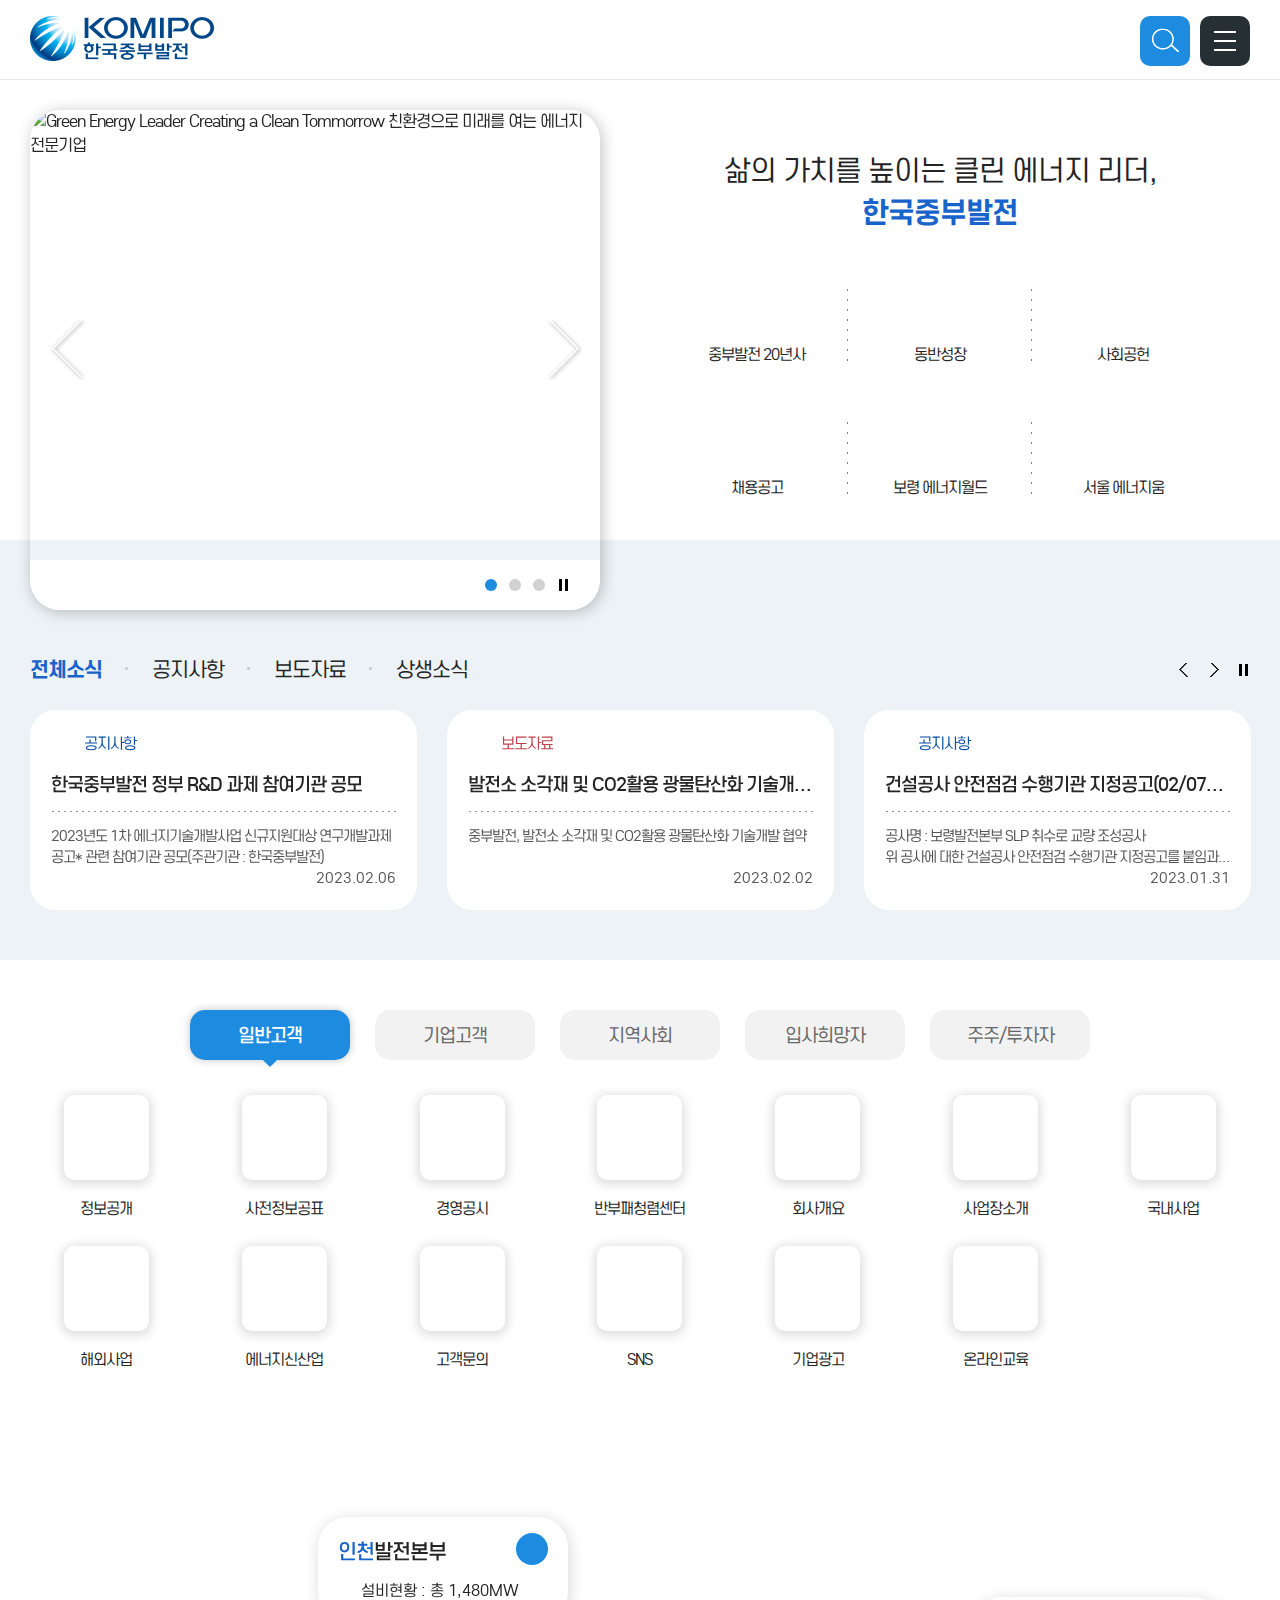
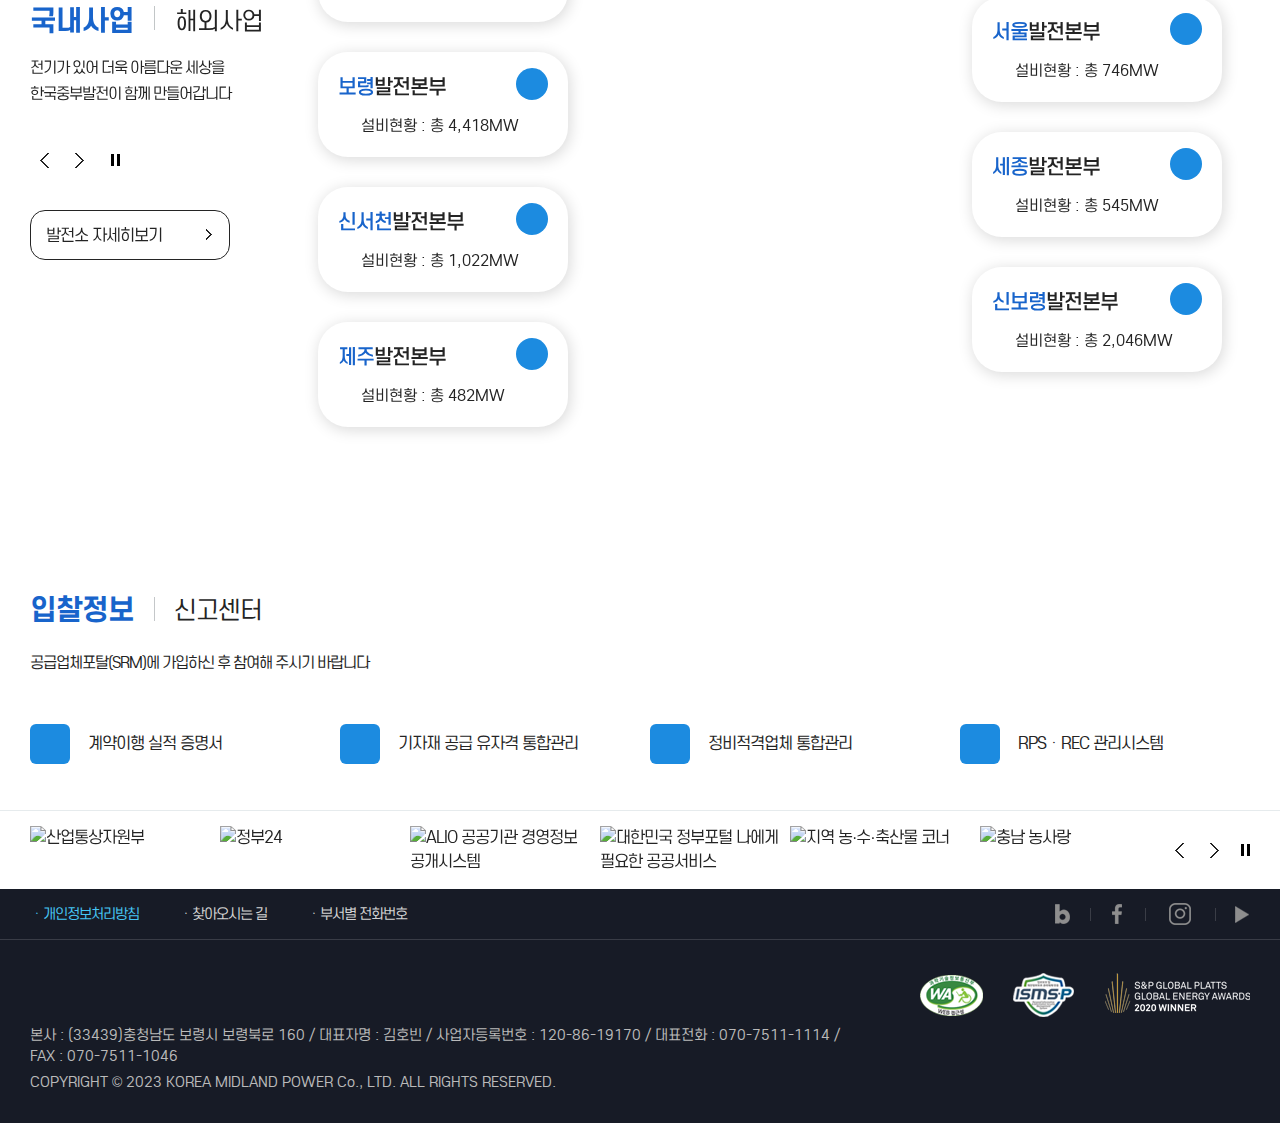
==== commit e09d976e: "반응형 메뉴 slide대신 클래스 추가로 메뉴 보이도록 수정, 반응형시 탭버튼 오류 수정전" ====
--- a/index.html
+++ b/index.html
@@ -6,10 +6,10 @@
     <meta name="viewport" content="width=device-width, initial-scale=1.0">
 
     <link rel="shortcut icon" type="image/x-icon" href="images/favicon.ico"> <!-- 파비콘 -->
-    <link rel="stylesheet" type="text/css" href="ko23_css/jquery-ui.css">
-    <link rel="stylesheet" type="text/css" href="ko23_css/slick.css">
-    <link rel="stylesheet" type="text/css" href="ko23_css/ko23_main.css">
-    <link rel="stylesheet" type="text/css" href="ko23_css/ko23_rwd_main.css">
+    <link rel="stylesheet" type="text/css" href="css/jquery-ui.css">
+    <link rel="stylesheet" type="text/css" href="css/slick.css">
+    <link rel="stylesheet" type="text/css" href="css/main.css">
+    <link rel="stylesheet" type="text/css" href="css/rwd_main.css">
 
     <title>한국중부발전(주)</title>
 </head>
@@ -1343,10 +1343,10 @@
     </div> -->
     <!--//탑으로 이동버튼-->
     
-    <script src="ko23_js/jquery-3.2.1.min.js"></script>    
-    <script src="ko23_js/jquery-ui.min.js"></script>    
-    <script src="ko23_js/slick.min.js"></script>
-    <script src="ko23_js/ko23_common.js"></script>    
-    <script src="ko23_js/ko23_main.js"></script>    
+    <script src="js/jquery-3.7.0.min.js"></script>    
+    <script src="js/jquery-ui.min.js"></script>    
+    <script src="js/slick.min.js"></script>
+    <script src="js/common.js"></script>    
+    <script src="js/main.js"></script>    
 </body>
 </html>--- a/css/main.css
+++ b/css/main.css
@@ -0,0 +1,234 @@
+@import url(common.css);
+@import url(layout.css);
+
+main{padding-top: 150px;}
+main .cts_inner{width: 100%;max-width: 1720px;margin: 0 auto;}
+h3 strong{color: #1864cb;font-weight: 600;}
+/* 메인에서 gnb 활성화 스타일 빼기 */
+.depth1>li>a.now{color: #242424!important;font-weight: 500;}
+.depth1>li>a.now:hover{color: #1864cb!important;}
+.depth1>li>a.now:before{left: 50%;width: 0;}
+.depth1>li.hover>a:before{left: 0;width: 100%;}
+
+/* 탭메뉴 */
+.tabM{position: relative;display: flex;}
+.tabM>li{margin-right: 20px;margin-left: 20px;}
+.tabM>li:first-child{margin-left:0!important;}
+.tabM>li:last-child{margin-right:0!important;}
+.tabM>li>a{display: block;color:#242424;font-size: 24px;font-weight: 400;line-height: 30px; transition: all .1s;position: relative;}
+.tabM>li.on>a{color:#1864cb;font-size: 28px;font-weight: 600;}
+.tabM>li:not(:last-child)>a:after{content: '';width: 1px;height: 24px;position: absolute;right: -21px;top: 2px;background: #c4c7c9;}
+.tabM>li>a:before{content: '';width: 0;height: 0;position: absolute;left: 50%;bottom: -25px;transform: translateX(-50%);transition:opacity .4s;border: 6px solid transparent;border-top: 6px solid #1864cb; transition-delay: .1s;opacity: 0;display: none;}
+.tabM>li.on>a:before{opacity: 1;}
+.tabM .tab_content{position: absolute;left:0;top:40px;width: 100%;display: none;}
+.tabM .tab_content.current{display: flex;flex-wrap: wrap;margin-top: 15px;}
+
+/* 컨트롤박스 */
+main .control{width: 90px;height: 20px;position: absolute;top:-50px;right: 0;}
+main .control .ctr_btn{width: 14px;height: 14px;font-size: 0;line-height: 0;position: absolute; right: 0;top: 3px;background-image: url(../images/common/ico_sprite.png);background-repeat: no-repeat;}
+main .control .ctr_btn.pause{background-position: -68px -8px;}
+main .control .ctr_btn.play{background-position: -96px -8px;}
+main .control .cur_paging{font-size: 14px;font-weight: 500;display: block;padding: 2px 12px 2px 20px;height: 20px;}
+main .control .cur_paging span{color: #0677ea;}
+
+/* top_cts */
+.top_cts{padding-top: 50px;background: url(../images/main/topCts_bg.jpg) right top no-repeat;height: 600px;}
+.top_cts .cts_inner{display: flex;flex-wrap: wrap;position: relative;padding-left: 630px;}
+
+/* 메인 비주얼 */
+.visual_wrap{width: 570px;height: 500px;position: absolute;left: 0;top: 0;z-index: 1;}
+.visual_wrap img{display: block;border-radius: 30px 30px 0 0;}
+.visual_banner{display: flex;flex-direction: column;height: 500px;position: relative;box-shadow: 2px 2px 15px rgba(0, 0, 0, .24);border-radius: 30px;overflow: hidden;}
+.visual_banner ul{height: 450px;}
+.visual_banner .control{height: 50px;width: 100%;top: auto;bottom: 0;background: #fff url(../images/main/banner_tit.png) left 30px center no-repeat;}
+.visual_banner .slick-slider .slick-track, .visual_banner .slick-slider .slick-list{height: 100%;}
+.visual_banner .control .ctr_btn{top: 18px;right: 30px;z-index: 3;}
+.visual_banner .slick-dots{display: flex;align-items: center;gap: 12px;position: absolute;right: 55px;bottom: -50px;height: 50px;z-index: 2;}
+.visual_banner .slick-dots button{all: unset;display: block;width: 12px;height: 12px;background: #d1d1d1;border-radius: 50%;font-size: 0;line-height: 0;text-indent: -9999px;cursor: pointer;}
+.visual_banner .slick-dots .slick-active button{background: #1c8be0;}
+.visual_banner .slick-dots button:before{display: none;}
+.visual_banner .slick-dots button:focus{outline: 2px solid #242424;}
+.visual_banner .slick-arrow{position: absolute;top:calc(50% + 15px);transform: translateY(-50%);width: 35px;height: 60px;font-size: 0;line-height: 0;z-index: 5;background-image: url(../images/common/ico_sprite.png);background-repeat: no-repeat;}
+.visual_banner .slick-prev{left: 20px;background-position: -278px -240px;}
+.visual_banner .slick-next{right: 18px;background-position: -339px -240px;}
+
+/* 퀵메뉴 */
+.main_quickmenu{width: 100%;height: 215px;}
+.main_quickmenu h3{font-weight: 400;font-size: 38px;}
+.main_quickmenu ul{display: flex;flex-wrap: wrap;margin-top: 25px;}
+.main_quickmenu ul li{position: relative;}
+.main_quickmenu ul li:not(:last-child):after{content: '';background-image: linear-gradient(to bottom, #000 1px, rgba(0,0,0,0) 0%);background-position: right center;background-size: 1px 10px;background-repeat: repeat-y;height:85px;width: 1px;position: absolute;right: 0;top: 8px;}
+.main_quickmenu ul li a{display: flex;flex-direction: column;align-items: center;min-width: 130px;font-size: 15px;transition: all .4s;}
+.main_quickmenu ul li a:before{content: '';background-image: url(../images/main/quickmenu_ico.png);background-repeat: no-repeat;width: 70px;height: 70px;}
+.main_quickmenu ul li a:hover,.main_quickmenu ul li a:focus{color: #1864cb;text-decoration: underline;font-weight: 500;}
+.main_quickmenu .list01 a:before{background-position: 0 0;}
+.main_quickmenu .list02 a:before{background-position: 0 -80px;}
+.main_quickmenu .list03 a:before{background-position: 0 -160px;}
+.main_quickmenu .list04 a:before{background-position: 0 -240px;}
+.main_quickmenu .list05 a:before{background-position: 0 -320px;}
+.main_quickmenu .list06 a:before{background-position: 0 -400px;}
+
+/* 소식 게시판 */
+.board_mobile{display: none;}
+.board_wrap{width: 100%;}
+.board{width: 100%;height: 305px;position: relative;margin-top: 30px;}
+.board.tabM>li{margin: 0 25px;}
+.board.tabM>li>a{font-size: 20px;}
+.board.tabM>li:not(:last-child)>a:after{width: 3px;height: 3px;border-radius: 50%;top: 12px;right: -26px;}
+
+.board .board_list{height: 200px;}
+.board .board_list a{display: flex;flex-direction: column;height: 100%;border-radius: 25px;background: #fff;padding: 20px;border: 1px solid #fff;transition: all .4s;}
+.board .board_list a:hover,.board .list a:focus{box-shadow: 2px 2px 8px rgba(0,0,0,.24);border: 1px solid #2fb9f3;}
+.board .board_list .name{font-size: 15px;display: flex;align-items: center;gap: 6px;}
+.board .board_list .name:before{content: '';display: inline-block;width: 27px;height: 26px;background-position: center;background-repeat: no-repeat;background-size: contain;}
+.board .board_list .name01{color: #094fa3;}
+.board .board_list .name01:before{background-image: url(../images/main/notice_ico01.png);}
+.board .board_list .name02{color: #be414d;}
+.board .board_list .name02:before{background-image: url(../images/main/notice_ico02.png);}
+.board .board_list .name03{color: #09a351;}
+.board .board_list .name03:before{background-image: url(../images/main/notice_ico03.png);}
+.board .board_list .ellipsis1{font-size: 18px;margin: 14px 0;padding-bottom: 14px; max-width: 100%;font-weight: 500;position: relative;}
+.board .board_list .ellipsis1:after{content: '';width: 100%;height: 1px;background-image: linear-gradient(to right, #242424 1px,rgba(255,255,255,0) 0%);background-position: bottom;background-size: 6px 1px;background-repeat: repeat-x;position: absolute;left: 0;bottom: 0;}
+.board .board_list .ellipsis2{font-size: 14px;color: #555;line-height: 1.5em;max-height: 3em;min-height: 3em;word-break: break-all;}
+.board .board_list .date{font-size: 14px;color: #555;text-align: right;letter-spacing: 0;margin-top: auto;}
+.board .more{position: absolute;right: 10px;top: -50px;background: url(../images/common/ico_sprite.png) -241px -250px;font-size: 0;line-height: 0;text-indent: -9999px;width: 19px;height: 19px;}
+
+.board .tab_slide{width: 100%;height: 200px;position: relative;}
+.board .tab_slide .slick-arrow{position: absolute;top:-47px;width: 12px;height: 15px;font-size: 0;line-height: 0;z-index: 5;background-image: url(../images/common/ico_sprite.png);background-repeat: no-repeat;}
+.board .tab_slide .slick-prev{right: 110px;background-position: -9px -9px;}
+.board .tab_slide .slick-next{right: 80px;background-position: -39px -9px;}
+.board .control{right: 50px;}
+.board li[data-tab="fullnews"] .tab_slide .slick-prev{right: 60px;}
+.board li[data-tab="fullnews"] .tab_slide .slick-next{right: 30px;}
+.board li[data-tab="fullnews"] .control{right: 0;}
+/* 슬라이드 좌우여백 없애기 */
+.board .tab_slide .slick-slide{margin: 0 18px;}
+.board .tab_slide .slick-list{height: 220px;padding-top: 10px;top: -10px;margin: 0 -18px;}
+.board .tab_slide .slick-list .slick-track{margin-left: 0;}
+
+/* mid_cts */
+.mid_cts{padding-top: 60px;}
+/* 고객별 맞춤 컨텐츠 */
+.customer_mobile{display: none;}
+.customer_menu{position: relative;height: 220px;}
+.customer_menu h3{font-size: 28px;position: absolute;left: 0;top: 0;line-height: 50px;font-weight: 400;}
+.customer_menu>ul{position: relative;display: flex;gap: 25px;padding-left: 270px;}
+.customer_menu ul li .menu_title{display: flex;justify-content: center;align-items: center;font-size: 18px;color: #666;width: 160px;height: 50px;text-align: center;border-radius: 15px;background: #f2f2f2;position: relative;transition: all .4s;}
+.customer_menu ul li .menu_title:before{content: '';width: 0;height: 0;border-top: 10px solid transparent;border-right: 10px solid #1c8be0;position: absolute;bottom: -5px;left: 50%;transform: translateX(-50%) rotate(45deg);opacity: 0;transition: all .4s;}
+.customer_menu ul li.on .menu_title,.customer_menu ul li .menu_title:hover,.customer_menu ul li .menu_title:focus{background-color: #1c8be0;box-shadow: 0 0 8px rgba(0, 0, 0, .24);color: #fff;font-weight: 500;}
+.customer_menu ul li.on .menu_title:before{opacity: 1;}
+.customer_menu .tab_content{justify-content: space-between;gap: 10px;width: 100%;position: absolute;left: 0;top: 85px;display: none;}
+.customer_menu .tab_content.current{display: flex;}
+.customer_menu .tab_content a{width: 85px;display: flex;flex-direction: column;align-items: center;text-align: center;font-size: 15px;transition: all .4s;}
+.customer_menu .tab_content a span{white-space: nowrap;}
+.customer_menu .tab_content a:before{content: '';width: 85px;height: 85px;display: block;border-radius: 10px;box-shadow: 0px 2px 11px 2px rgba(0, 0, 0, .15);background-color: #fff;background-repeat: no-repeat;background-position: center top;margin-bottom: 18px;background-image: url(../images/main/customermenu_ico.png);background-repeat: no-repeat;transition: all .4s;}
+.customer_menu .tab_content .active:before{background-color: #1d8be0;color: #1864cb;font-weight: 500;}
+.customer_menu .tab_content a:hover:before,.customer_menu .tab_content a:focus:before{background-color: #1d8be0;}
+.customer_menu .tab_content a:hover, .customer_menu .tab_content a:focus{color: #1864cb;font-weight: 500;}
+.customer_menu .tab_content a.ico01:before{background-position: 0 0;}
+.customer_menu .tab_content a.ico02:before{background-position: 0 -96px;}
+.customer_menu .tab_content a.ico03:before{background-position: 0 -192px;}
+.customer_menu .tab_content a.ico04:before{background-position: 0 -288px;}
+.customer_menu .tab_content a.ico05:before{background-position: 0 -384px;}
+.customer_menu .tab_content a.ico06:before{background-position: 0 -480px;}
+.customer_menu .tab_content a.ico07:before{background-position: 0 -576px;}
+.customer_menu .tab_content a.ico08:before{background-position: 0 -672px;}
+.customer_menu .tab_content a.ico09:before{background-position: 0 -768px;}
+.customer_menu .tab_content a.ico10:before{background-position: 0 -864px;}
+.customer_menu .tab_content a.ico11:before{background-position: 0 -960px;}
+.customer_menu .tab_content a.ico12:before{background-position: 0 -1056px;}
+.customer_menu .tab_content a.ico13:before{background-position: 0 -1152px;}
+.customer_menu .tab_content a.ico14:before{background-position: 0 -1248px;}
+.customer_menu .tab_content a.ico15:before{background-position: 0 -1344px;}
+.customer_menu .tab_content a.ico16:before{background-position: 0 -1440px;}
+.customer_menu .tab_content a.ico17:before{background-position: 0 -1536px;}
+.customer_menu .tab_content a.ico18:before{background-position: 0 -1632px;}
+.customer_menu .tab_content a.ico19:before{background-position: 0 -1728px;}
+.customer_menu .tab_content a.ico20:before{background-position: 0 -1824px;}
+.customer_menu .tab_content a.ico21:before{background-position: 0 -1920px;}
+.customer_menu .tab_content a.ico22:before{background-position: 0 -2016px;}
+.customer_menu .tab_content a.ico23:before{background-position: 0 -2112px;}
+.customer_menu .tab_content a.ico24:before{background-position: 0 -2208px;}
+.customer_menu .tab_content a.ico25:before{background-position: 0 -2304px;}
+.customer_menu .tab_content a.ico26:before{background-position: 0 -2400px;}
+.customer_menu .tab_content a.ico27:before{background-position: 0 -2496px;}
+.customer_menu .tab_content a.ico28:before{background-position: 0 -2592px;}
+
+/* btm_cts */
+.btm_cts{background: #d8edf6 url(../images/main/btmCts_bg.jpg) top center no-repeat;margin-top: -50px;padding-top: 99px;height: 830px;}
+.btm_cts .cts_inner{position: relative;}
+
+/* 국내사업, 해외사업 */
+.business_wrap{position: relative;overflow-x: hidden;}
+.business_paging{position: absolute;left: 0;top: 185px;display: flex;align-items: center;gap: 41px;z-index: 2;}
+.business_paging li{font-size: 24px;color: #666;position: relative;cursor: pointer;}
+.business_paging li a{transition: all .1s;}
+.business_paging li.on a{font-size: 28px;color: #1864cb;font-weight: 600;}
+.business_paging li:not(:last-child):after{content: '';width: 1px;height: 24px;background-color: #c2c6c7;display: inline-block;position: absolute;right: -21px;top: 6px;}
+
+.business_slide .text_info{position: absolute;left: 0;top: 240px;font-size: 15px;line-height: 1.7;width: 100%;}
+.business_slide .more{position: absolute;left: 0;top: 395px;display: flex;align-items: center;justify-content: space-between;height: 50px;border: 1px solid #242424;border-radius: 15px;padding: 6px 15px 4px;width: 100%;max-width: 200px;background-image: linear-gradient(#003461, #003461);background-size: 0 100%;background-repeat: no-repeat;transition: .4s;}
+.business_slide .more:after{content: '';background: url(../images/common/ico_sprite.png) -44px -10px no-repeat;width: 8px;height: 14px;display: block;}
+.business_slide .more:hover,.business_slide .more:focus{background-size: 100% 100%;color: #fff;border: 1px solid #003461;}
+.business_slide .more:hover:after,.business_slide .more:focus:after{background-position: -328px -10px;}
+.business_slide .slick-list{overflow: visible;}
+
+.business_wrap .control{width: 90px;display: flex;align-items: center;right: auto;left: 0;top: 335px;}
+.business_wrap .control button{width: 30px;height: 30px;font-size: 0;line-height: 0;background-image: url(../images/common/ico_sprite.png);background-repeat: no-repeat;}
+.business_wrap .control .prev_btn{background-position: 0 0;}
+.business_wrap .control .next_btn{background-position: -30px 0;margin-left: 4px;}
+.business_wrap .control .ctr_btn{margin-left: auto; width: 20px;position: relative;top: auto;}
+.business_wrap .control .ctr_btn.pause{background-position: -60px 0;}
+.business_wrap .control .ctr_btn.play{background-position: -90px 0;}
+
+/* 국내사업 */
+.domestic{padding-left: 275px;}
+.domestic_info{max-width: 935px;height: 730px;background: url(../images/main/domestic_busi_bg.png)center top no-repeat;padding: 0 28px;overflow: hidden;position: relative;}
+.domestic_info a{display: flex;flex-direction: column;justify-content: space-between;width: 260px;height: 105px;padding: 20px 10px 20px 20px;border-radius: 30px;box-shadow: 1.5px 2.6px 15px 0 rgba(0, 1, 1, 0.15);background: #fff;position: relative;transition: all .4s;}
+.domestic_info a:after{content: '';width: 32px;height: 32px;background: #1c8be0 url(../images/main/domestic_ico01.png) center no-repeat;border-radius: 50%;position: absolute;right: 20px;top: 16px;}
+.domestic_info a:hover,.domestic_info a:focus{outline: 1px solid #1c8be0;box-shadow: 1px 2px 8px 0 rgba(0, 1, 1, 0.24)}
+.domestic_info .title{font-size: 20px;font-weight: 500;}
+.domestic_info .title em{color: #1864cb;}
+.domestic_info .text{font-size: 15px;letter-spacing: 0;}
+.domestic_info .text:before{content: '';display: inline-block;background: url(../images/main/domestic_ico02.png) left center no-repeat;width: 15px;height: 17px;margin-right: 8px;position: relative;top: 2px;}
+.domestic_info li{position: absolute;border-radius: 30px;}
+.domestic_info .list01{left: 28px;top: 102px;}
+.domestic_info .list02{right: 28px;top: 182px;}
+.domestic_info .list03{left: 28px;top: 237px;}
+.domestic_info .list04{right: 28px;top: 317px;}
+.domestic_info .list05{left: 28px;top: 372px;}
+.domestic_info .list06{right: 28px;top: 452px;}
+.domestic_info .list07{left: 28px;top: 507px;}
+
+/* 해외사업 */
+.overseas{padding-left: 200px;padding-top: 70px;}
+.overseas .inner{max-width: 1135px;height: 660px;background: url(../images/main/overseas_busi_bg.png) left top 30px no-repeat;}
+.overseas_info{position:relative;width:1px;height:1px;top:auto;left:-9999px;margin:0;padding:0;overflow:hidden;text-indent:-9999px;}
+.overseas_tit{display: flex;justify-content: center;gap: 30px;}
+.overseas_tit span{display: flex;gap: 8px;}
+.overseas_tit span:before{content: '';width: 16px;height: 22px;background-image: url(../images/main/overseas_ico.png);background-repeat: no-repeat;display: block;}
+.overseas_tit span.tit01:before{background-position: 0 0;}
+.overseas_tit span.tit02:before{background-position: 0 -32px;}
+.overseas_tit span.tit03:before{background-position: 0 -64px;}
+.overseas_tit span.tit04:before{background-position: 0 -96px;}
+
+/* 입찰정보, 신고센터 */
+.info_center_wrap{position: absolute;right: 0;top: 150PX;z-index: 2;width: 450px;height: 440px;border-radius: 30px;box-shadow: 1px 2px 8px 0 rgba(0, 1, 1, 0.24);padding: 40px;background: url(../images/main/info_center_bg2.png)right bottom 18px no-repeat, linear-gradient(to bottom, #edf0fa 150px, #fff 150px)}
+.info_center_wrap:after{content: '';background: url(../images/main/info_center_bg.png) center no-repeat;width: 160px;height: 160px;position: absolute;right: 0;top: -80px;}
+.info_center .text{font-size: 15px;width: 100%;line-height: 1.7;}
+.info_center .text br{display: none;}
+.info_center .info_cts ul{width: 100%;margin-top: 65px;display: flex;flex-direction: column;gap: 20px;}
+.info_center .info_cts ul a{display: flex;align-items: center;gap: 18px;transition: all .4s;}
+.info_center .info_cts ul a:before{content: '';width: 40px;min-width: 40px;height: 40px;display: block;background-image: url(../images/main/info_center_ico.png);background-repeat: no-repeat;background-size: cover;border-radius: 6px;}
+.info_center .info_cts li[data-tab="bidinfo"] ul a:before{background-color: #1c8be0;}
+.info_center .info_cts li[data-tab="reportcenter"] ul a:before{background-color: #eb5563;}
+.info_center .info_cts li[data-tab="bidinfo"] ul a:hover,.info_center .info_cts li[data-tab="bidinfo"] ul a:focus{color: #1864cb;text-decoration: underline;font-weight: 500;}
+.info_center .info_cts li[data-tab="reportcenter"] ul a:hover,.info_center .info_cts li[data-tab="reportcenter"] ul a:focus{color: #d83948;text-decoration: underline;font-weight: 500;}
+.info_center .info_cts ul .list01 a:before{background-position: 0 0;}
+.info_center .info_cts ul .list02 a:before{background-position: 0 -50px;}
+.info_center .info_cts ul .list03 a:before{background-position: 0 -100px;}
+.info_center .info_cts ul .list04 a:before{background-position: 0 -150px;}
+.info_center .info_cts li[data-tab="reportcenter"] ul .list01 a:before{background-position: 0 -200px;}
+.info_center .info_cts li[data-tab="reportcenter"] ul .list02 a:before{background-position: 0 -250px;}
+.info_center .info_cts li[data-tab="reportcenter"] ul .list03 a:before{background-position: 0 -300px;}
+.info_center .info_cts li[data-tab="reportcenter"] ul .list04 a:before{background-position: 0 -350px;}
--- a/css/rwd_main.css
+++ b/css/rwd_main.css
@@ -0,0 +1,306 @@
+@import url(rwd_common.css);
+
+@media screen and (max-width:1780px){
+    .board .tab_slide .slick-slide{margin: 0;margin-right: 20px;}
+    .board .tab_slide .slick-list{margin: 0;}
+    .board li[data-tab="fullnews"] .tab_slide .slick-prev{right: 80px;}
+    .board li[data-tab="fullnews"] .tab_slide .slick-next{right: 50px;}
+    .board li[data-tab="fullnews"] .control{right: 20px;}
+}
+
+@media screen and (max-width:1720px){
+    main .cts_inner{padding: 0 30px;}
+
+    .top_cts{background-position: left 14vw top;}
+
+    .visual_wrap{left: 30px;}
+
+    .domestic{padding-left: 210px;}
+    .domestic_info{width: 55vw;}
+    .domestic_info a{width: 210px;}
+    .domestic_info li:nth-child(2n-1){margin-left: 2vw;}
+    .domestic_info li:nth-child(2n){margin-right: 2vw;}
+
+    .overseas{padding-left: 180px;}
+    .overseas .inner{background-size: contain;width: 60vw;}
+    .info_center_wrap{right: 30px;}
+}
+
+@media screen and (max-width:1550px){
+    .top_cts{height: auto;background: none;position: relative;}
+    .top_cts:before{content: '';background: url(../images/main/quickmenu_bg.jpg)left 40vw top -125px no-repeat;width: 100%;height: 100%;position: absolute;left: 50%;top: 0;transform: translateX(-50%);z-index: -2;}
+    .top_cts .cts_inner{padding: 0 30px;}
+
+    .visual_wrap{position: relative;left: auto;}
+    
+    .main_quickmenu{width: calc(100% - 570px); height: auto;padding-left: 50px;}
+    .main_quickmenu ul{max-width: 550px;}
+    .main_quickmenu ul li{width: calc(100% / 3);}
+    .main_quickmenu ul li:nth-child(3):after{display: none;}
+    .main_quickmenu ul li:nth-child(n+4){margin-top: 40px;}
+    .main_quickmenu h3{padding-top: 40px;}
+
+    .board_wrap .cts_inner{padding: 0!important;}
+    .board_wrap:before{content: '';width: 100%;height: 420px;background: #ecf2f5 url(../images/main/notice_bg.png) right -50px top -100px no-repeat;position: absolute;left: 50%;bottom: 0;transform: translateX(-50%);z-index: -1;}
+    .board .tab_slide .slick-list{padding-right: 0;margin: 0;padding-left: 30px;}
+    .board .tab_slide .slick-slide{margin: 0;padding-right: 30px;}
+    .board{margin-top: 45px;}
+    .board.tabM>li:first-child{margin-left: 30px!important;}
+    .board .control{right: 70px;}
+    .board .more{right: 30px;}
+    .board .tab_slide .slick-prev{right: 130px;}
+    .board .tab_slide .slick-next{right: 100px;}
+    .board li[data-tab="fullnews"] .control{right: 30px;}
+    .board li[data-tab="fullnews"] .tab_slide .slick-prev{right: 90px;}
+    .board li[data-tab="fullnews"] .tab_slide .slick-next{right: 60px;}
+
+    .mid_cts{padding: 50px 0;}
+    .customer_menu{height: 355px;}
+    .customer_menu h3{font-size: 0;line-height: 0;text-indent: -9999px;}
+    .customer_menu>ul{padding-left: 0;justify-content: center;}
+    .customer_menu .tab_content{flex-wrap: wrap;justify-content: flex-start;gap: 25px;}
+    .customer_menu .tab_content li{width: calc((100% - 150px) / 7);}
+    .customer_menu .tab_content li a{margin: 0 auto;}
+
+    .btm_cts{height: auto;margin-top: 0;padding-top: 0;background: url(../images/main/btmCts_bg2.jpg)top center no-repeat;}
+    .business_wrap{height: 730px;overflow: hidden;}
+    .domestic{padding-left: 260px;}
+    .domestic_info{width: 100%;max-width: none;}
+    .domestic_info a{width: 250px;}
+    .domestic_info li:nth-child(2n-1){margin-left: 0;}
+    .domestic_info li:nth-child(2n){margin-right: 0;}
+    .overseas{padding-left: 220px;}
+    .overseas .inner{width: 100%;max-width: 1135px;margin: 0 auto;}
+    
+    .info_center_wrap{position: relative;right: auto;top: auto;width: 100%;background: none;box-shadow: none;border-radius: 0;padding: 50px 0;height: 265px;}
+    .info_center_wrap:after{top: -20px;}
+    .info_center .info_cts ul{margin-top: 48px;flex-direction: row;}
+    .info_center .info_cts ul li{width: calc(100% / 4);}
+
+}
+
+@media screen and (max-width:1366px) { /* 태블릿 시작 */
+    /* 메인에서 활성화 스타일 빼기 */
+    .depth1>li>a.now:hover{color: #fff!important;}
+    .depth2>ul>li.now>a{color: #242424;}
+    .depth2>ul>li.now>a:before{transform: rotate(90deg);}
+    .depth2>ul>li.now>a:before{transform: rotate(90deg);}
+
+    main{padding-top: 80px;}
+    .top_cts{padding-top: 30px;}
+    .top_cts:before{display: none;}
+    .main_quickmenu{padding-left: 30px;}
+    .main_quickmenu h3{font-size: 28px;text-align: center;line-height: 1.5;}
+    .main_quickmenu h3 strong{display: block;}
+    .main_quickmenu ul{margin: 40px auto 0;}
+
+}
+
+@media screen and (max-width:1200px){
+    .visual_wrap{width: 500px;height: 440px;}
+    .visual_banner{height: 100%;}
+    .visual_banner ul{height: calc(100% - 50px);}
+
+    .main_quickmenu{width: calc(100% - 500px);padding-left: 30px;}
+    .main_quickmenu h3 strong{display: inline-block;}
+
+    .board_wrap{margin-top: 45px;background: #ecf2f5 url(../images/main/notice_bg.png) right center no-repeat;}
+    .board_wrap:before{display: none;}
+    .board{margin-top: 45px;}    
+
+    .business_wrap{height: 660px;}
+    .business_wrap .control{left: auto;right: 0;top: 48px;z-index: 4;}
+    .business_slide{height: 100%;}
+    .business_slide .text_info{top: 95px;}
+    .business_slide .text_info br{display: none;}
+    .business_slide .more{top: auto;bottom: 50px;left: 50%;transform: translateX(-50%);}
+    .business_paging{top: 40px;}
+
+    .business_wrap .slick-slider .slick-track,.business_wrap .slick-slider .slick-list{height: 100%;}
+
+    
+    .btm_cts{position: relative;background: none;}
+    .btm_cts:before{content: '';background: url(../images/main/btmCts_bg2.jpg) center top no-repeat;width: 100%;height: 660px;position: absolute;left: 0;top: 0;}
+    .domestic{padding-left: 0;}
+    .domestic_info{height: 660px;overflow: visible;padding: 0;background: url(../images/main/domestic_busi_bg2.png)center top no-repeat;padding-top: 0;display: flex;flex-wrap: wrap;gap: 20px;padding: 175px 10px 130px;padding-top: 165px;}
+    .domestic_info li{position: relative;left: auto!important;right: auto!important;top: auto!important;width: calc((100% - 40px) / 3);}    
+    .domestic_info a{width: 100%;}
+    
+    .overseas{padding-left: 0;padding-top: 0;}
+    .overseas .inner{height: 660px;max-width: 850px;background-position: center;}
+    .overseas_tit{justify-content: flex-end;position: relative;top: 95px;padding-right: 50px;}
+}
+
+
+@media screen and (max-width:1024px){
+    .main_quickmenu h3{font-size: 26px;padding-top: 15px;}
+    .main_quickmenu ul{margin: 20px auto 0;}
+    .main_quickmenu ul li{width: 50%;}
+    .main_quickmenu ul li:after{display: none;}
+    .main_quickmenu ul li:nth-child(n+3){margin-top: 20px;}
+    .main_quickmenu ul li a{min-width: auto;}
+
+    .customer_menu>ul{gap: 15px;}
+    .customer_menu ul li .menu_title{font-size: 16px;width: 120px;}
+    
+    .overseas_tit{gap: 20px;padding-right: 30px;}
+}
+
+@media screen and (max-width:900px){
+    .top_cts .cts_inner{justify-content: center;}
+    .main_quickmenu{width: 100%;padding-left: 0;margin-top: 30px;}
+    .main_quickmenu ul li{width: calc(100% / 3);}
+    
+    .customer_menu{height: 490px;}
+    .customer_menu .tab_content{gap: 20px;}
+    .customer_menu .tab_content li{width: calc((100% - 80px) / 5);}
+}
+
+@media screen and (max-width:767px){
+    main{padding-top: 60px;}
+    main .cts_inner{padding: 0 20px;}
+
+    .tabM>li.on>a{font-weight: 500;}
+
+    .top_cts{background: none;}
+    .top_cts .cts_inner{padding: 0 20px;}
+    .main_quickmenu h3{padding-top: 10px;}
+    .main_quickmenu ul li:nth-child(n+3){margin-top: 0;}
+    .main_quickmenu ul li:nth-child(n+4){margin-top: 20px;}
+
+    .board_wrap{margin-top: 30px;}
+    .board{height: 315px;margin-top: 0;}
+    .board .control{top: -51px;right: 60px;}
+    .board .more{top: -51px;right: 20px;}
+    .board .tab_slide .slick-prev{right: 120px;}
+    .board .tab_slide .slick-next{right: 90px;}
+    .board.tabM>li{margin: 0 15px;}
+    .board.tabM>li:not(:last-child)>a:after{right: -18px;}
+    .board.tabM>li:first-child{margin-left: 20px!important;}
+    .board.tabM>li>a{margin-top: 30px;font-size: 18px;}
+    .board.tabM .tab_content{top: 70px;}
+    .board .tab_slide .slick-arrow{top: -48px;}
+    .board .tab_slide .slick-list{padding-left: 20px;}
+    .board .tab_slide .slick-slide{padding-right: 20px;}
+    
+    .mid_cts{padding: 30px 0;}
+    .customer_menu>ul{gap: 10px;}
+    .customer_menu ul li .menu_title{height: 45px;width: 110px;}
+    .customer_menu .tab_content{top: 80px;}
+
+    /* .business_slide .tab_content{position: absolute;left: 0;top: 0;width: 100%;opacity: 0;transition: opacity .4s;} */
+    /* .business_slide .tab_content.current{opacity: 1;} */
+
+    .btm_cts .cts_inner{padding: 0;}
+    .btm_cts:before{height: 600px;}
+    .business_wrap{height: 600px;}
+    .business_wrap .control{display: none;}
+    .business_paging{top: 25px;left: 50%;transform: translateX(-50%);}
+    .business_paging li.on a{font-weight: 500;}
+    .business_slide .text_info{top: 80px;text-align: center;z-index: 1;}
+    .business_slide .more{bottom: 30px;}
+
+    .domestic_info{padding: 130px 20px 110px;height: 600px;}
+    .domestic_info .title{font-size: 18px;}
+    .domestic_info .text span{display: none;}
+
+    .overseas_tit{padding-right: 0;justify-content: center;top: 130px;}
+    .overseas .inner{background: url(../images/main/overseas_busi_bg2.png) left -20px center no-repeat;height: 600px;}
+
+    .info_center_wrap{padding: 30px 20px;height: 295px;}
+    .info_center_wrap:after{display: none;}
+    .info_cts{justify-content: center;}
+    .info_center .text{text-align: center;}
+    .info_center .text br{display: block;}
+    .info_center .info_cts ul{flex-wrap: wrap;margin-top: 28px;}
+    .info_center .info_cts ul li{width: calc((100% - 20px) / 2);}
+    .info_center .info_cts ul a{gap: 10px;}
+}
+
+@media screen and (max-width:650px){
+    .board .tab_slide .slick-list{padding:10px 30% 0 20px!important;}    
+
+    .customer_menu{height: 410px;}
+    .customer_menu ul li .menu_title{display: none;}
+    .customer_mobile{display: block;position: absolute;left: 0;top: 0;z-index: 1;width: 100%;height: 45px;border: 1px solid #242424;border-radius: 10px;padding: 5px 30px 5px 20px;appearance:none;background: #fff url(../images/common/select_bg.png) no-repeat right 22px center}
+    .customer_menu .tab_content{top: 75px;}
+    .customer_menu .tab_content a{width: 65px;font-size: 14px;}
+    .customer_menu .tab_content a:before{width: 65px;height: 65px;background-size: cover;margin-bottom: 14px;}
+    .customer_menu .tab_content a.ico02:before{background-position: 0 -73px;}
+    .customer_menu .tab_content a.ico03:before{background-position: 0 -145px;}
+    .customer_menu .tab_content a.ico04:before{background-position: 0 -217px;}
+    .customer_menu .tab_content a.ico05:before{background-position: 0 -290px;}
+    .customer_menu .tab_content a.ico06:before{background-position: 0 -362px;}
+    .customer_menu .tab_content a.ico07:before{background-position: 0 -436px;}
+    .customer_menu .tab_content a.ico08:before{background-position: 0 -508px;}
+    .customer_menu .tab_content a.ico09:before{background-position: 0 -581px;}
+    .customer_menu .tab_content a.ico10:before{background-position: 0 -654px;}
+    .customer_menu .tab_content a.ico11:before{background-position: 0 -726px;}
+    .customer_menu .tab_content a.ico12:before{background-position: 0 -798px;}
+    .customer_menu .tab_content a.ico13:before{background-position: 0 -870px;}
+    .customer_menu .tab_content a.ico14:before{background-position: 0 -946px;}
+    .customer_menu .tab_content a.ico15:before{background-position: 0 -1018px;}
+    .customer_menu .tab_content a.ico16:before{background-position: 0 -1088px;}
+    .customer_menu .tab_content a.ico17:before{background-position: 0 -1161px;}
+    .customer_menu .tab_content a.ico18:before{background-position: 0 -1235px;}
+    .customer_menu .tab_content a.ico19:before{background-position: 0 -1306px;}
+    .customer_menu .tab_content a.ico20:before{background-position: 0 -1378px;}
+    .customer_menu .tab_content a.ico21:before{background-position: 0 -1452px;}
+    .customer_menu .tab_content a.ico22:before{background-position: 0 -1525px;}
+    .customer_menu .tab_content a.ico23:before{background-position: 0 -1596px;}
+    .customer_menu .tab_content a.ico24:before{background-position: 0 -1668px;}
+    .customer_menu .tab_content a.ico25:before{background-position: 0 -1742px;}
+    .customer_menu .tab_content a.ico26:before{background-position: 0 -1814px;}
+    .customer_menu .tab_content a.ico27:before{background-position: 0 -1886px;}
+    .customer_menu .tab_content a.ico28:before{background-position: 0 -1961px;}
+
+    .btm_cts.mob:before{height: 630px;}
+    .btm_cts.mob .business_wrap{height: 630px;}
+    .btm_cts.mob .overseas .inner{height: 630px;background-position: center bottom 35%;}
+
+    .btm_cts:before{height: 755px;background-size: cover;}
+    .business_wrap{height: 755px;}
+    .domestic_info{height: 755px;background: none;padding: 155px 20px 110px;}
+    .domestic_info li{width: calc((100% - 20px) / 2);}
+    .business_slide .text_info br{display: block;}
+    
+    .overseas .inner{height: 755px;background: url(../images/main/overseas_busi_bg3.png) center no-repeat;background-size: contain;}
+    .overseas_tit{top: 155px;}
+}
+
+@media screen and (max-width:575px){
+    .top_cts{padding-top: 20px;}
+
+    .visual_wrap{width: 100%;height: 80vw;max-height: 460px;}
+    .main_quickmenu h3{font-size: 24px;}
+}
+
+@media screen and (max-width:550px){
+    .board_wrap{position: relative;}
+    .board{height: 335px;margin-top: 0;}
+    .board.tabM .tab_content{top: 85px;}
+    .board.tabM>li>a{display: none;}
+    .board_mobile{display: block;position: absolute;left: 0;top: 30px;z-index: 1;width: calc(100% - 40px);margin: 0 20px;height: 45px;border: 0;border-radius: 10px;padding: 5px 30px 5px 20px;appearance:none;background: #fff url(../images/common/select_bg.png) no-repeat right 22px center}
+    .board .control{display: none;}
+    .board .more{width: 100%;max-width: 200px;height: 50px;position: relative;top: auto;right: auto;margin: 20px auto 0;border: 1px solid #242424;border-radius: 15px;padding: 6px 15px 4px;background: none;font-size: 15px;line-height: 1.6;text-indent: 0;display: flex;align-items: center;justify-content: space-between;}
+    .board .more:after{content: '';background: url(../images/common/ico_sprite.png) -44px -10px no-repeat;width: 8px;height: 14px;display: block;}
+    .board.mob{height: 400px;}
+    
+}
+
+@media screen and (max-width:480px){
+    .visual_banner .control{background: #fff;}
+    .visual_banner .slick-dots{right: 50%;transform: translateX(50%);}
+    .visual_banner .control .ctr_btn{right: auto;left: calc(50% + 55px);transform: translateX(-50%);}
+
+    .customer_menu{height: 630px;}
+    .customer_menu .tab_content{gap: 10px;}
+    .customer_menu .tab_content li{width: calc((100% - 20px) / 3);}
+    .customer_menu .tab_content li:nth-child(n+4){margin-top: 5px;}
+
+    .btm_cts.mob:before{height: 550px;}
+    .btm_cts.mob .business_wrap{height: 550px;}
+    .btm_cts.mob .overseas .inner{height: 550px;}
+
+    .domestic_info a:after{display: none;}
+}